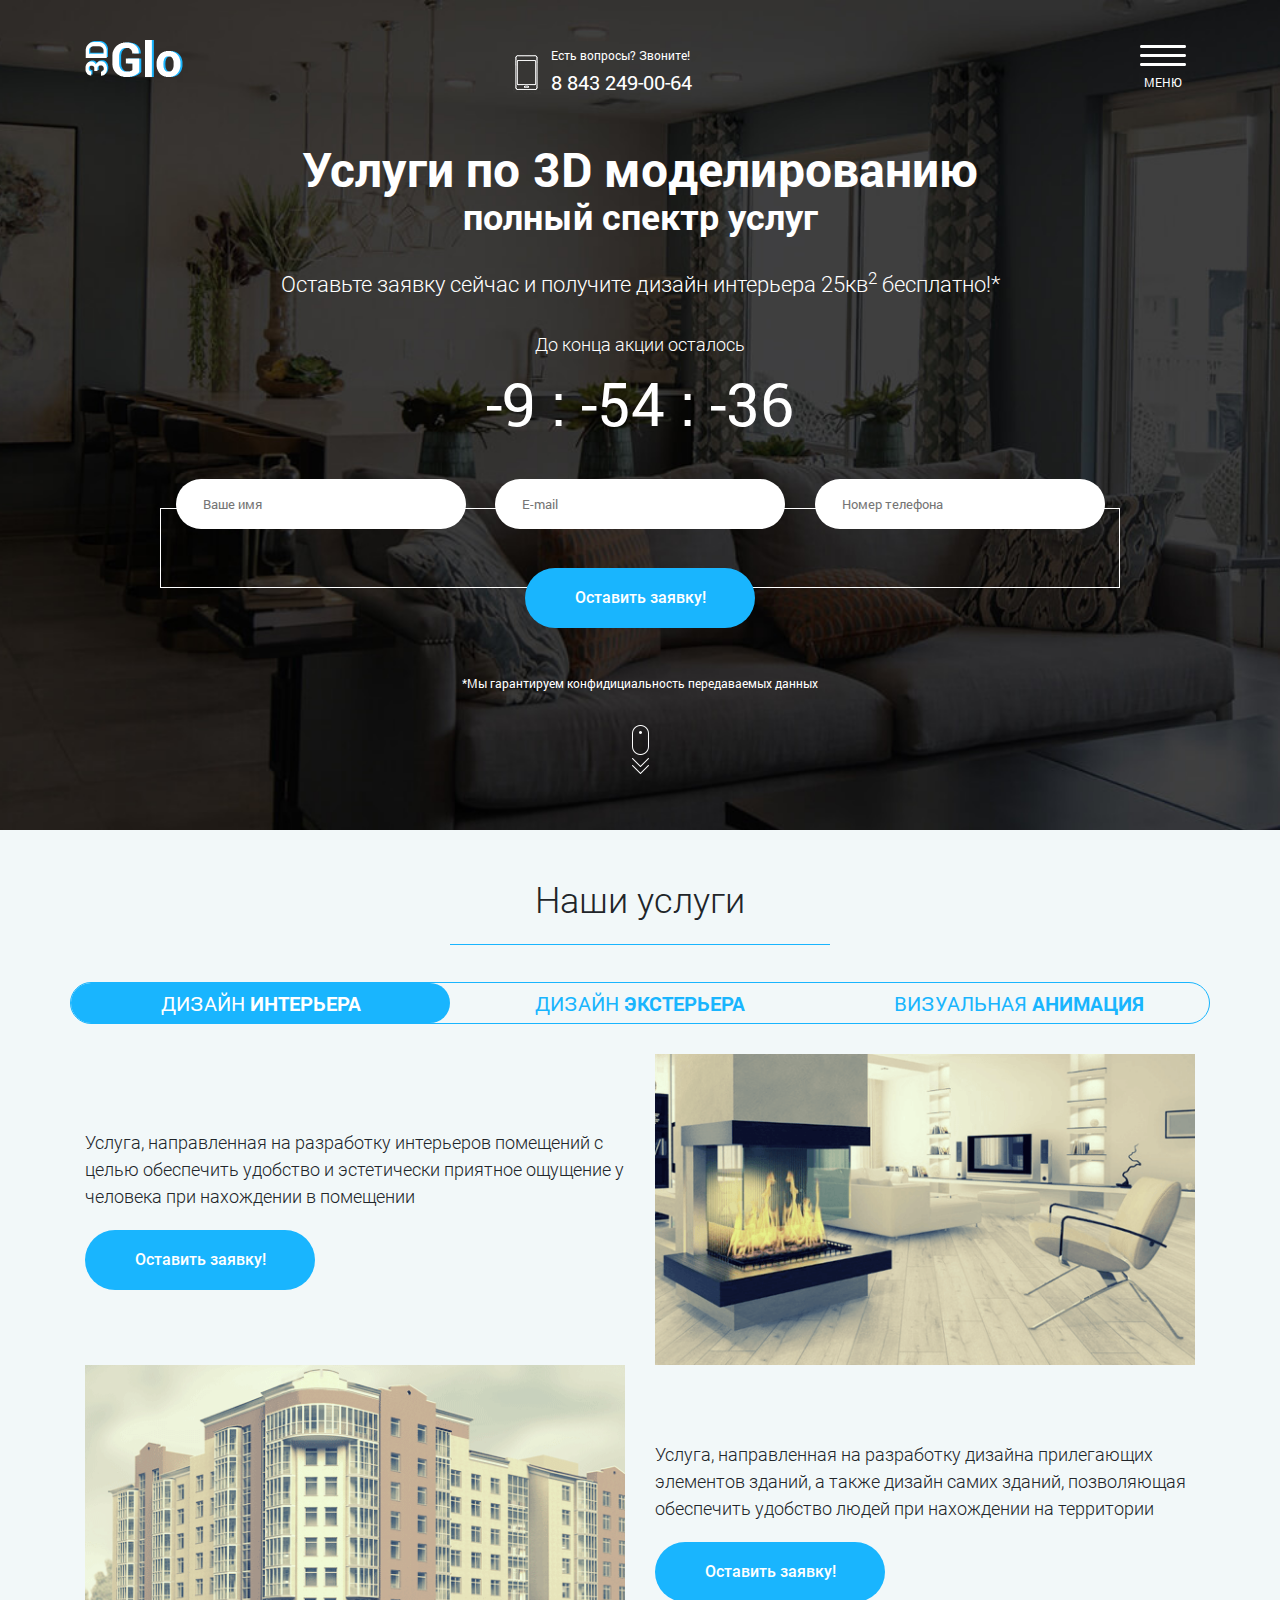
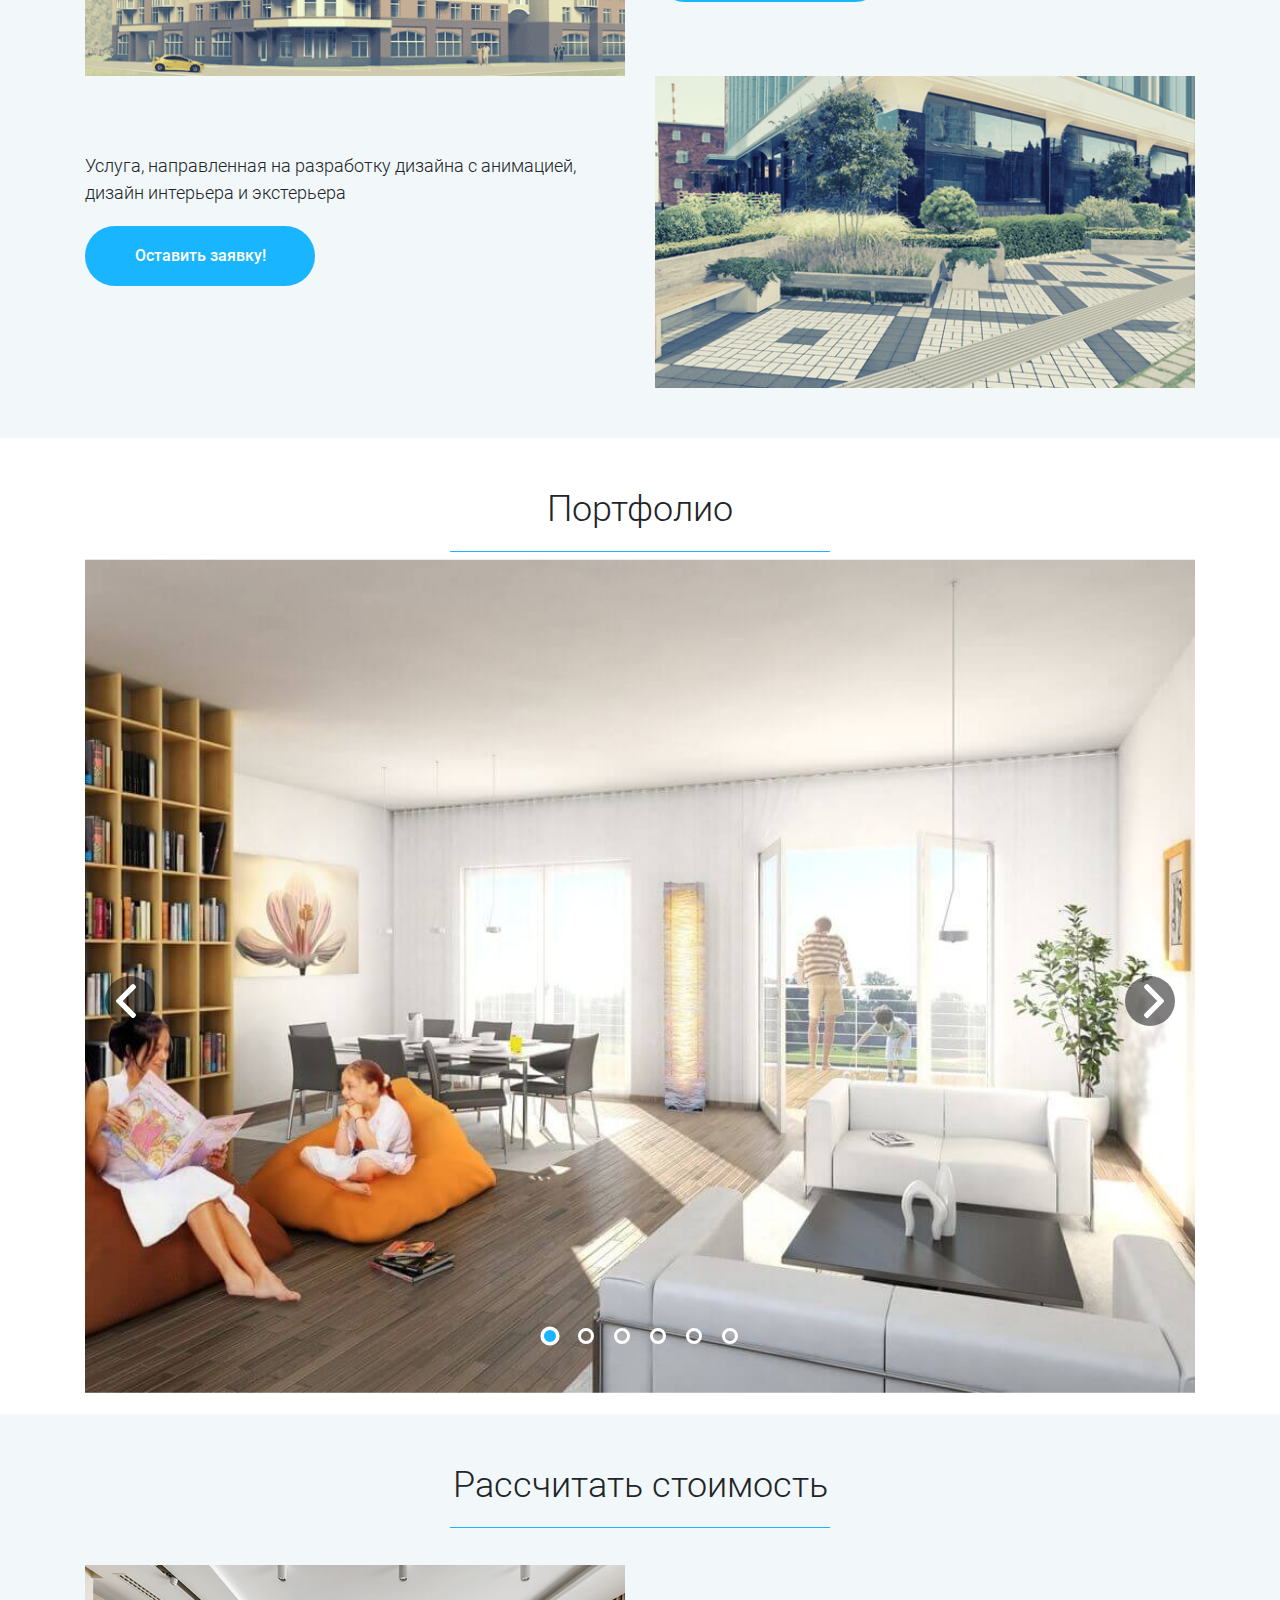
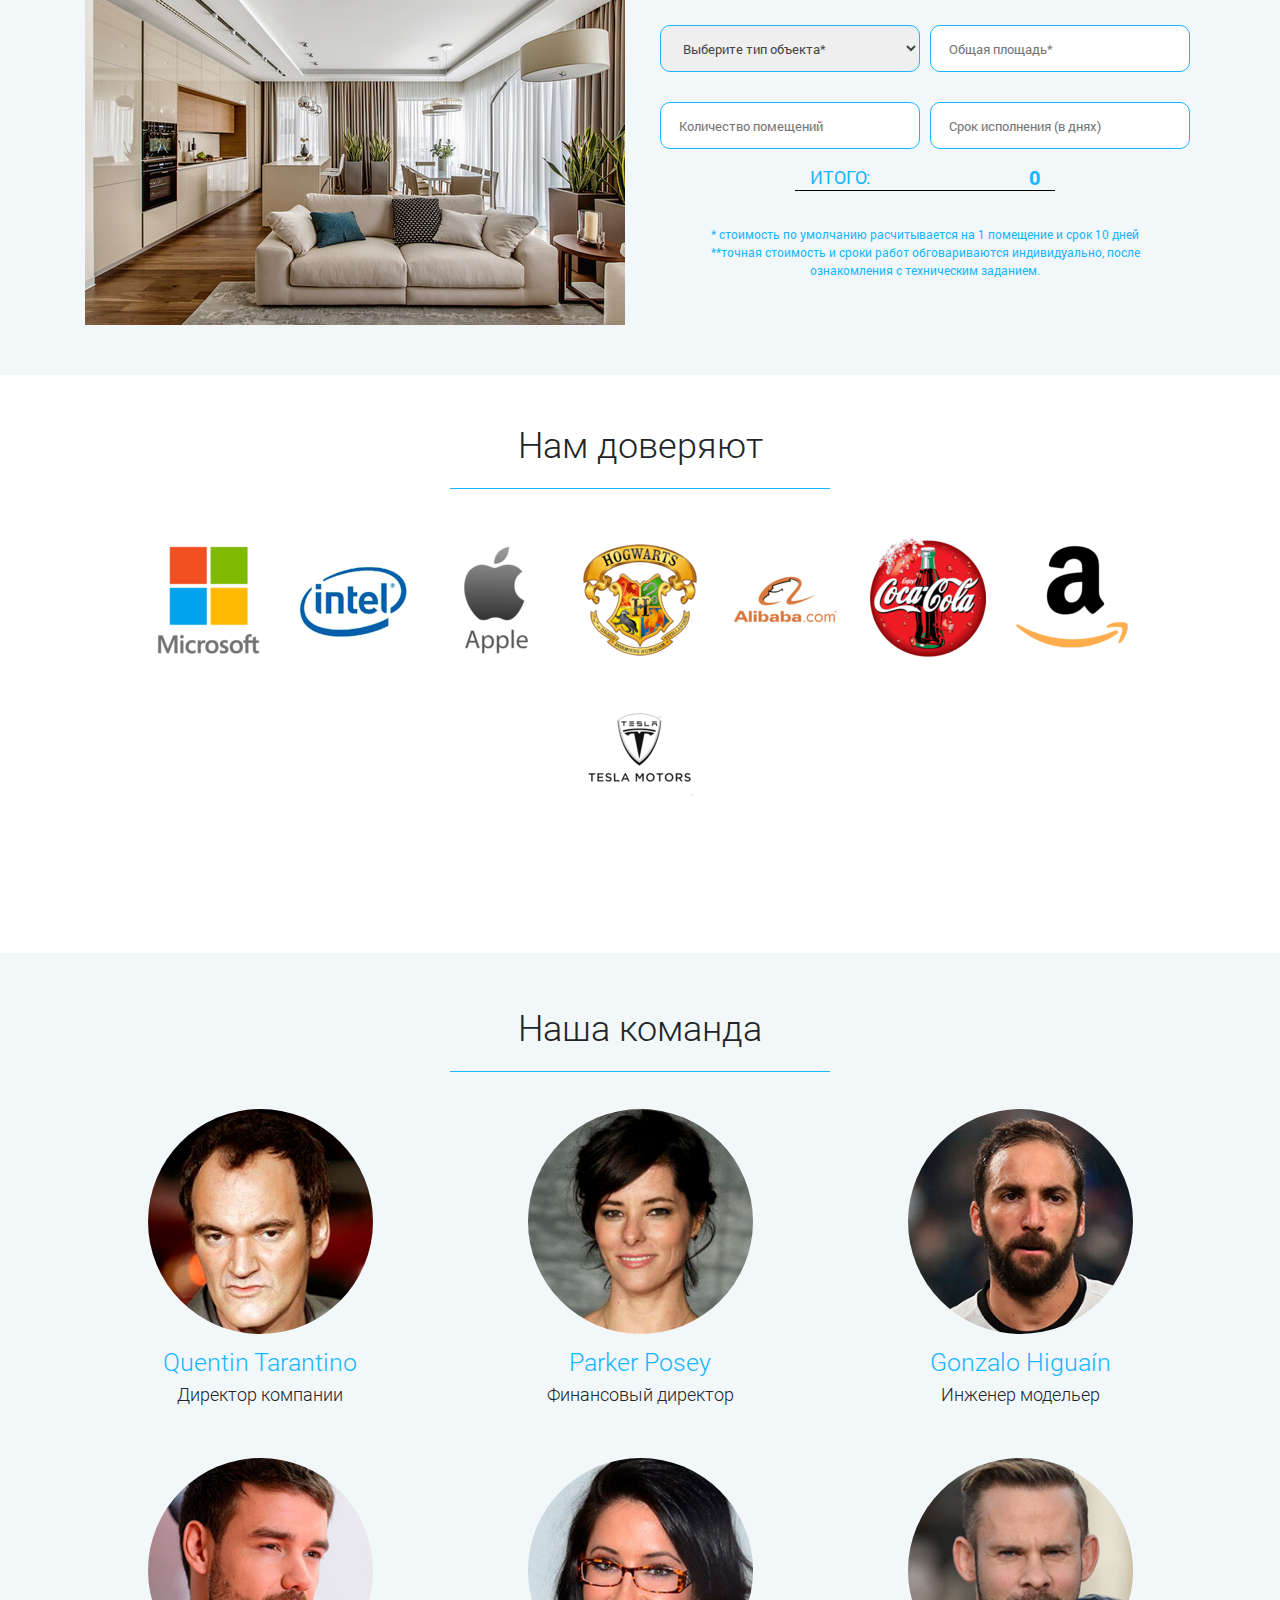
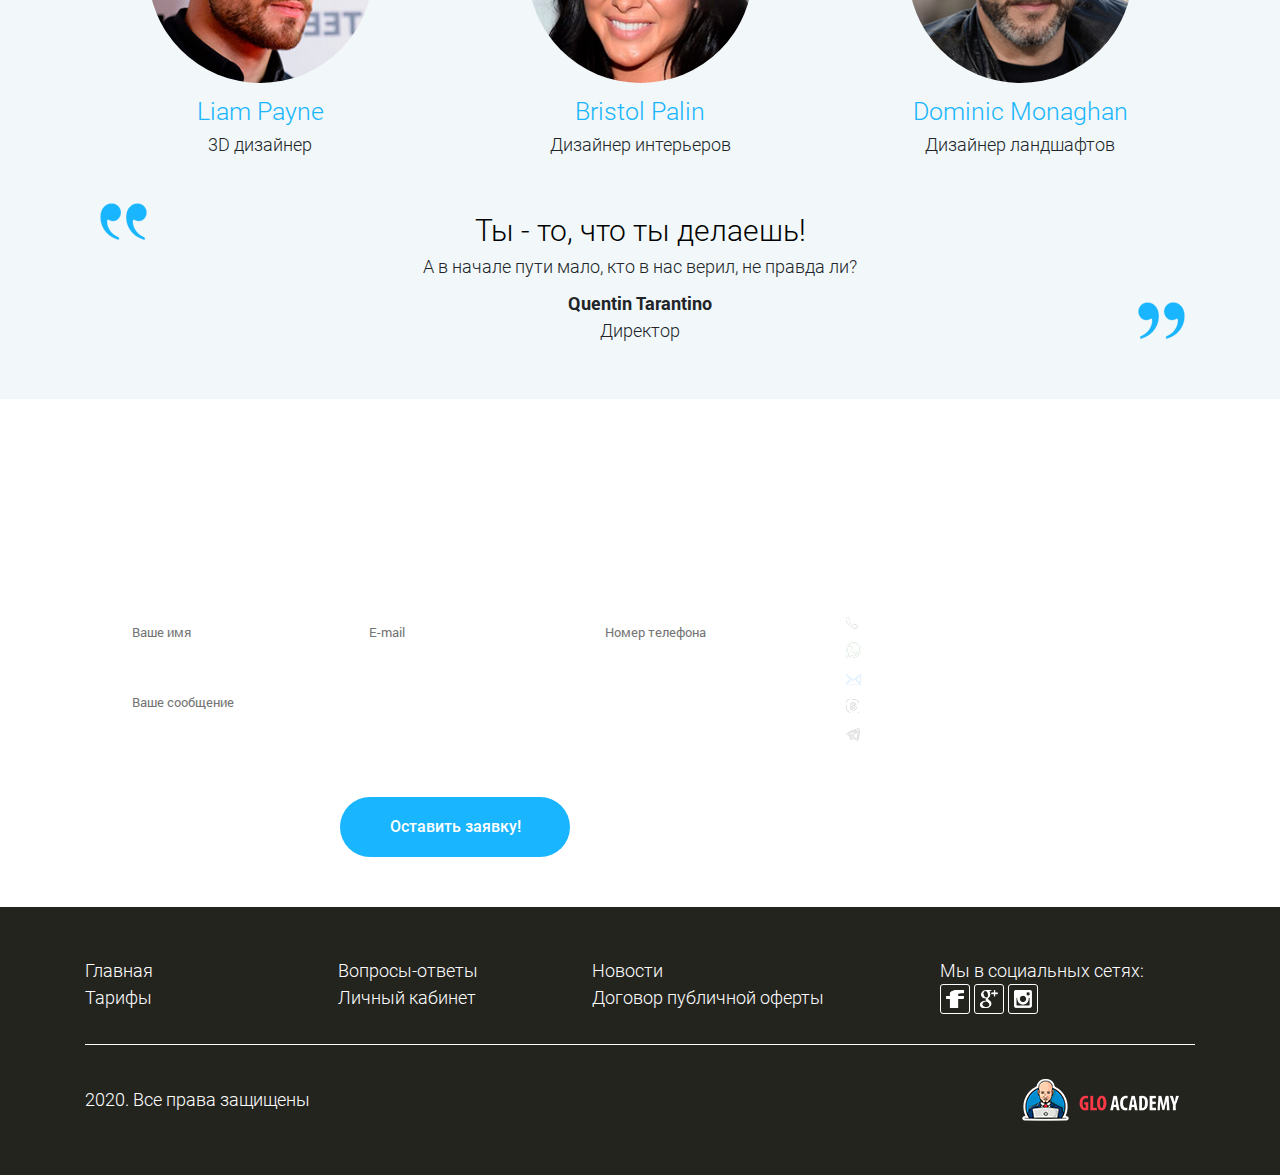
==== index.html @ 8b47c288 "feat: add new start files | all project" ====
<!DOCTYPE html>
<html lang="ru">

<head>
	<meta charset="UTF-8">
	<meta http-equiv="X-UA-Compatible" content="IE=edge">
	<meta name="viewport" content="width=device-width, initial-scale=1">
	<title>Услуги по 3D моделированию</title>
	<link rel="stylesheet" href="./css/bootstrap.min.css">
	<link rel="stylesheet" href="./css/style.min.css">
	<link rel="apple-touch-icon" sizes="180x180" href="./images/favicon/apple-touch-icon.png">
	<link rel="icon" type="image/png" sizes="32x32" href="./images/favicon/favicon-32x32.png">
	<link rel="icon" type="image/png" sizes="16x16" href="./images/favicon/favicon-16x16.png">
	<link rel="mask-icon" href="./images/favicon/safari-pinned-tab.svg" color="#5bbad5">
	<meta name="msapplication-TileColor" content="#b91d47">
	<meta name="theme-color" content="#ffffff">
</head>

<body>

<main>
	<header>
		<div class="container">
			<div class="row justify-content-between main-header">
				<div class="col-md-2 col-sm-4 col-4">
					<div class="logo">
						<img class="logo-img" src="images/3dglo.png" alt="...">

					</div>
				</div>
				<div class="col-md-4 col-md-offset-6 col-sm-4 col-sm-offset-2 col-5 col-offset-0">
					<div class="media phone-media">
						<div class="media-left media-middle">
							<img class="media-object" src="images/phone.svg" alt="...">
						</div>
						<div class="media-body">
							<small>Есть вопросы? Звоните!</small>
							<p class="phone">8 843 249-00-64</p>
						</div>
					</div>

				</div>
				<div class="col-md-1 col-sm-2 col-3">
					<div class="menu">
						<img src="images/menu.svg" alt=""><br>
						<small>Меню</small>
					</div>
				</div>
			</div>
		</div>
	</header>

	<h1>Услуги по 3D моделированию</h1>
	<h2>полный спектр услуг</h2>
	<div class="timer">
		<div class="timer-title">Оставьте заявку сейчас и получите дизайн интерьера 25кв<sup>2</sup> бесплатно!*
		</div>
		<div class="timer-action">
			До конца акции осталось
		</div>
		<div class="timer-numbers" id="timer">
			<span id="timer-hours">19</span>
			<span>:</span>
			<span id="timer-minutes">45</span>
			<span>:</span>
			<span id="timer-seconds">12</span>
		</div>
	</div>
	<form id="form1" name="user_form" class="main-form">
		<div class="main-form-input container">
			<div class="row">
				<div class="col-12 col-lg-4">
					<input type="text" class="form-name" id="form1-name" name="user_name" placeholder="Ваше имя" required>
				</div>
				<div class="col-12 col-lg-4">
					<input type="email" class="form-email" id="form1-email" name="user_email" placeholder="E-mail">
				</div>
				<div class="col-12 col-lg-4">
					<input type="tel" class="form-phone" id="form1-phone" name="user_phone" placeholder="Номер телефона" required>
				</div>
			</div>
		</div>
		<div class="container">
			<div class="row justify-content-center">
				<button class="btn form-btn" type="submit">Оставить заявку!</button>
			</div>
		</div>
	</form>
	<small>*Мы гарантируем конфидициальность передаваемых данных</small>
	<br>
	<a href="#service-block"><img src="images/scroll.svg" alt=""></a>
</main>


<menu>
	<a class="close-btn" href="#close">&times;</a>
	<ul>
		<li><a href="#service-block">Наши услуги</a></li>
		<li><a href="#portfolio">Портфолио</a></li>
		<li><a href="#calc">Калькулятор стоимости</a></li>
		<li><a href="#command">Наша команда</a></li>
		<li><a href="#connect">Остались вопросы?</a></li>
	</ul>
</menu>


<div id="service-block" class="service">
	<div class="container">
		<h2>Наши услуги</h2>
		<div class="underline"></div>
		<div class="row service-header">
			<div class="col-12 col-lg-4 service-header-tab active">Дизайн <span>интерьера</span></div>
			<div class="col-12 col-lg-4 service-header-tab">Дизайн <span>экстерьера</span></div>
			<div class="col-12 col-lg-4 service-header-tab">Визуальная <span>анимация</span></div>
		</div>

		<div class="service-tab row">
			<div class="service-outer col-md-6 col-sm-6 col-12">
				<div class="service-inner">
					<div class="service-text">
						<p>Услуга, направленная на разработку интерьеров помещений с целью обеспечить удобство и
							эстетически приятное ощущение у человека при нахождении в помещении</p>
						<button class="btn form-btn popup-btn">Оставить заявку!</button>
					</div>
				</div>
			</div>
			<div class="col-md-6 col-sm-6">
				<img src="images/service/service-1.png" alt="">
			</div>
		</div>


		<div class="service-tab row">
			<div class="col-md-6 col-sm-6">
				<img src="images/service/service-2.png" alt="">
			</div>
			<div class="service-outer col-md-6 col-sm-6 col-12">
				<div class="service-inner">
					<p>Услуга, направленная на разработку дизайна прилегающих элементов зданий, а также дизайн самих
						зданий, позволяющая обеспечить удобство людей при нахождении на территории</p>
					<button class="btn form-btn popup-btn">Оставить заявку!</button>

				</div>
			</div>

		</div>


		<div class="service-tab row">
			<div class="service-outer col-md-6 col-sm-6 col-12">
				<div class="service-inner">
					<p>Услуга, направленная на разработку дизайна с анимацией, дизайн интерьера и экстерьера</p>
					<button class="btn form-btn popup-btn">Оставить заявку!</button>

				</div>
			</div>
			<div class="col-md-6 col-sm-6">
				<img src="images/service/service-3.png" alt="">
			</div>
		</div>


	</div>
</div>

<div id="portfolio" class="portfolio">
	<div class="container">
		<h2>Портфолио</h2>
		<div class="underline"></div>
		<ul class="portfolio-content" id="all-progects">
			<li class="portfolio-item portfolio-item-active"><img src="images/portfilio/portfolio-01.jpg"
																														alt="portfolio"></li>
			<li class="portfolio-item"><img src="images/portfilio/portfolio-04.jpg" alt="portfolio"></li>
			<li class="portfolio-item"><img src="images/portfilio/portfolio-06.jpg" alt="portfolio"></li>
			<li class="portfolio-item"><img src="images/portfilio/portfolio-07.jpg" alt="portfolio"></li>
			<li class="portfolio-item"><img src="images/portfilio/portfolio-08.jpg" alt="portfolio"></li>
			<li class="portfolio-item"><img src="images/portfilio/portfolio-10.jpg" alt="portfolio"></li>
			<a href="#" class="portfolio-btn prev" id="arrow-left"></a>
			<a href="#" class="portfolio-btn next" id="arrow-right"></a>
			<ul class="portfolio-dots">
				<li class="dot dot-active"></li>
				<li class="dot"></li>
				<li class="dot"></li>
				<li class="dot"></li>
				<li class="dot"></li>
				<li class="dot"></li>
			</ul>
		</ul>
	</div>
</div>

<div id="calc" class="calc">
	<div class="container">
		<h2>Рассчитать стоимость</h2>
		<div class="underline"></div>
		<div class="row">
			<div class="col-lg-6 d-none d-lg-block flex">
				<img src="images/calc/flat.jpg" alt="Офис">
			</div>
			<div class="col-lg-6 col-12 flex">
				<div class="calc-block">
					<select class="calc-item calc-type" required>
						<option class="calc-option-title" value="">Выберите тип объекта*</option>
						<option value="1">Интерьер Квартиры</option>
						<option value="1.4">Интерьер Частного дома</option>
						<option value="2">Интерьер Офиса</option>
					</select>
					<input type="text" min="1" step="1" class="calc-item calc-square"
								 placeholder="Общая площадь*">
					<input type="text" min="1" step="1" class="calc-item calc-count"
								 placeholder="Количество помещений">
					<input type="text" min="1" step="1" class="calc-item calc-day"
								 placeholder="Срок исполнения (в днях)">
					<div class="calc-total">ИТОГО: <span id="total">0</span></div>
					<div class="calc-mini">* стоимость по умолчанию расчитывается на 1 помещение и срок 10 дней <br>
						**точная стоимость и сроки работ обговариваются индивидуально, после
						ознакомления с техническим заданием.
					</div>
				</div>

			</div>
		</div>
	</div>
</div>

<div id="companies" class="companies">
	<div class="container">
		<h2>Нам доверяют</h2>
		<div class="underline"></div>
		<div class="companies-wrapper">
			<div class="companies-hor">
				<div class="companies-hor-item"><img src="images/companies/companies-1.png" alt=""></div>
				<div class="companies-hor-item"><img src="images/companies/companies-2.png" alt=""></div>
				<div class="companies-hor-item"><img src="images/companies/companies-3.png" alt=""></div>
				<div class="companies-hor-item"><img src="images/companies/companies-4.png" alt=""></div>
				<div class="companies-hor-item"><img src="images/companies/companies-5.png" alt=""></div>
				<div class="companies-hor-item"><img src="images/companies/companies-6.png" alt=""></div>
				<div class="companies-hor-item"><img src="images/companies/companies-7.png" alt=""></div>
				<div class="companies-hor-item"><img src="images/companies/companies-8.png" alt=""></div>
			</div>
		</div>
	</div>
</div>

<div id="command" class="command">
	<div class="container">
		<h2>Наша команда</h2>
		<div class="underline"></div>
		<div class="row">
			<div class="col-md-4 col-sm-6 col-12">
				<img class="command__photo" src="images/command/command-1.jpg"
						 data-img="images/command/command-1a.jpg" alt="">
				<div class="description">Quentin Tarantino</div>
				<p>Директор компании</p>
			</div>
			<div class="col-md-4 col-sm-6 col-12">
				<img class="command__photo" src="images/command/command-2.jpg"
						 data-img="images/command/command-2a.jpg" alt="">
				<div class="description">Parker Posey</div>
				<p>Финансовый директор</p>
			</div>
			<div class="col-md-4 col-sm-6 col-12">
				<img class="command__photo" src="images/command/command-3.jpg"
						 data-img="images/command/command-3a.jpg" alt="">
				<div class="description">Gonzalo Higuaín</div>
				<p>Инженер модельер</p>
			</div>
			<div class="col-md-4 col-sm-6 col-12">
				<img class="command__photo" src="images/command/command-4.jpg"
						 data-img="images/command/command-4a.jpg" alt="">
				<div class="description">Liam Payne</div>
				<p>3D дизайнер</p>
			</div>
			<div class="col-md-4 col-sm-6 col-12">
				<img class="command__photo" src="images/command/command-5.jpg"
						 data-img="images/command/command-5a.jpg" alt="">
				<div class="description">Bristol Palin</div>
				<p>Дизайнер интерьеров</p>
			</div>
			<div class="col-md-4 col-sm-6 col-12">
				<img class="command__photo" src="images/command/command-6.jpg"
						 data-img="images/command/command-6a.jpg" alt="">
				<div class="description">Dominic Monaghan</div>
				<p>Дизайнер ландшафтов</p>
			</div>
		</div>
		<div class="quote">
			<img class="cov-left" src="images/command/cov-1.png" alt="">
			<div class="description">Ты - то, что ты делаешь!</div>
			<p>А в начале пути мало, кто в нас верил, не правда ли?</p>
			<span>Quentin Tarantino</span>
			<p>Директор</p>
			<img class="cov-right" src="images/command/cov-2.png" alt="">
		</div>
	</div>
</div>

<div id="connect" class="connect">
	<div class="container">
		<h2>Остались вопросы?</h2>
		<div class="underline"></div>
		<div class="description">Задайте их в форме ниже и наши специалисты свяжуться с Вами!</div>
		<div class="row">
			<div class="col-md-8 col-sm-8 col-12">
				<form id="form2" name="user_form" class="footer-form">
					<div class="footer-form-input">
						<div class="row">
							<div class="col-md-4 col-md-offset-0 col-sm-12 col-sm-offset-0">
								<input class="top-form" id="form2-name" type="text" name="user_name"
											 placeholder="Ваше имя" required>
							</div>
							<div class="col-md-4 col-md-offset-0 col-sm-12 col-sm-offset-0">
								<input class="top-form form-email" id="form2-email" type="email" name="user_email"
											 placeholder="E-mail">
							</div>
							<div class="col-md-4 col-md-offset-0 col-sm-12 col-sm-offset-0">
								<input class="top-form form-phone" id="form2-phone" type="tel" name="user_phone"
											 placeholder="Номер телефона" required>
							</div>
							<div class="col-md-12 col-sm-12 col-12">
								<input class="mess" id="form2-message" name="user_message"
											 placeholder="Ваше сообщение">
							</div>
						</div>
					</div>

					<div class="justify-content-center">
						<div>
							<button class="btn form-btn" type="submit">Оставить заявку!</button>
						</div>
					</div>
				</form>
			</div>

			<div class="col-md-4 col-sm-4 col-12">
				<div class="connect-adress">
					<img src="images/connect/phone.svg" alt="">
					<p>+ 7 843 249 00 64</p>
				</div>
				<div class="connect-adress">
					<img src="images/connect/whatsapp.svg" alt="">
					<p>+ 7 843 249 00 64</p>
				</div>
				<div class="connect-adress">
					<img src="images/connect/letter.svg" alt="">
					<p>manager@glo-academy.ru</p>
				</div>
				<div class="connect-adress">
					<img src="images/connect/skype.svg" alt="">
					<p>skype: glo-academy</p>
				</div>
				<div class="connect-adress">
					<img src="images/connect/tele.svg" alt="">
					<p>telegram: glo-academy</p>
				</div>
				<p>График работы: с 9-00 до 18-00. Пн.-Пт.</p>
			</div>
		</div>
	</div>
</div>

<footer>
	<div class="container">
		<div class="row justify-content-between">
			<div class="col-md-2 col-sm-2 col-12">
				<a href="#">Главная</a><br>
				<a href="#">Тарифы</a><br>
			</div>
			<div class="col-md-2 col-sm-3 col-12">
				<a href="#">Вопросы-ответы</a><br>
				<a href="#">Личный кабинет</a><br>
			</div>
			<div class="col-md-3 col-sm-4 col-12">
				<a href="#">Новости</a><br>
				<a href="#">Договор публичной оферты</a><br>
			</div>
			<div class="col-md-3 col-md-offset-2 col-sm-3 col-sm-offset-0 col-12 col-offset-0">
				<p>Мы в социальных сетях:</p>
				<a href=""><img src="images/footer/face.svg" alt=""></a>
				<a href=""><img src="images/footer/google.svg" alt=""></a>
				<a href=""><img src="images/footer/insta.svg" alt=""></a>
			</div>
		</div>
		<div class="line"></div>
		<div class="row">
			<div class="col-md-6 col-sm-6 col-12 d-flex align-items-center">
				<p>2020. Все права защищены</p>
			</div>
			<div class="col-md-6 col-sm-6 col-12 web">
				<img src="./images/footer/academy.png" alt="">
			</div>
		</div>
	</div>
</footer>

<div class="popup">
	<div class="popup-content">
		<button class="popup-close">&times;</button>
		<div class="main-form">
			<h3>Введите свои данные для связи с нами!</h3>
			<form id="form3" name="user_form">
				<div>
					<input type="text" class="form-name" id="form3-name" name="user_name" placeholder="Ваше имя"
								 required>
				</div>
				<div>
					<input type="tel" class="form-phone" id="form3-phone" name="user_phone"
								 placeholder="Ваш номер телефона" required>
				</div>
				<div>
					<input type="email" class="form-email" id="form3-email" name="user_email"
								 placeholder="Ваш E-mail">
				</div>
				<button class="btn form-btn" type="submit">Оставить заявку!</button>
			</form>
		</div>
	</div>
</div>
<script src="scripts/script.js	"></script>
</body>
</html>
---- css/style.min.css ----
@font-face{font-family:Roboto;src:url(../fonts/Roboto-Light.eot);src:url(../fonts/Roboto-Light.eot?#iefix) format("embedded-opentype"),url(../fonts/Roboto-Light.woff2) format("woff2"),url(../fonts/Roboto-Light.woff) format("woff"),url(../fonts/Roboto-Light.ttf) format("truetype"),url(../fonts/Roboto-Light.svg#Roboto-Light) format("svg");font-weight:300;font-style:normal;font-display:swap}@font-face{font-family:Roboto;src:url(../fonts/Roboto-Regular.eot);src:url(../fonts/Roboto-Regular.eot?#iefix) format("embedded-opentype"),url(../fonts/Roboto-Regular.woff2) format("woff2"),url(../fonts/Roboto-Regular.woff) format("woff"),url(../fonts/Roboto-Regular.ttf) format("truetype"),url(../fonts/Roboto-Regular.svg#Roboto-Regular) format("svg");font-weight:400;font-style:normal;font-display:swap}@font-face{font-family:Roboto;src:url(../fonts/Roboto-Medium.eot);src:url(../fonts/Roboto-Medium.eot?#iefix) format("embedded-opentype"),url(../fonts/Roboto-Medium.woff2) format("woff2"),url(../fonts/Roboto-Medium.woff) format("woff"),url(../fonts/Roboto-Medium.ttf) format("truetype"),url(../fonts/Roboto-Medium.svg#Roboto-Medium) format("svg");font-weight:500;font-style:normal;font-display:swap}@font-face{font-family:Roboto;src:url(../fonts/Roboto-Bold.eot);src:url(../fonts/Roboto-Bold.eot?#iefix) format("embedded-opentype"),url(../fonts/Roboto-Bold.woff2) format("woff2"),url(../fonts/Roboto-Bold.woff) format("woff"),url(../fonts/Roboto-Bold.ttf) format("truetype"),url(../fonts/Roboto-Bold.svg#Roboto-Bold) format("svg");font-weight:700;font-style:normal;font-display:swap}html{font-size:10px}.flex{display:-webkit-box;display:-ms-flexbox;display:flex;-ms-flex-wrap:wrap;flex-wrap:wrap}img{max-width:100%}body{font-family:Roboto,sans-serif;font-weight:400;text-align:center;font-size:1.8rem}body .container{max-width:1140px}body .btn.active.focus,body .btn.active:focus,body .btn.focus,body .btn:active.focus,body .btn:active:focus,body .btn:focus{outline:0}body a:focus,body button:active,body button:focus,body input:focus,body textarea:focus{outline:0}body .menu:hover{cursor:pointer}body menu{position:fixed;width:50%;height:100vh;background-color:#000;opacity:.9;left:0;margin:0;top:0;z-index:99;display:-webkit-box;display:-ms-flexbox;display:flex;-webkit-box-align:center;-ms-flex-align:center;align-items:center;-webkit-box-pack:center;-ms-flex-pack:center;justify-content:center;-webkit-transform:translateX(-100%);transform:translateX(-100%)}body .active-menu{-webkit-transition:1s;transition:1s;-webkit-transform:translateX(100%);transform:translateX(100%)}body ul{list-style:none;padding:0;margin:0;line-height:3}body li a{font-size:2rem;color:#fff}body a:hover{text-decoration:none;color:#19b5fe}body p{font-weight:300;margin:0}body .close-btn{position:fixed;top:30px;left:30px;font-size:3rem;-webkit-transition:.2s;transition:.2s;-webkit-transform-origin:50% 53%;transform-origin:50% 53%;display:block;line-height:3rem;text-align:center;width:3rem;height:3rem;color:#19b5fe}body .close-btn:hover{-webkit-transform:rotate(180deg);transform:rotate(180deg)}body .underline{display:inline-block;border-bottom:1px solid #19b5fe;width:38rem;margin-bottom:3rem}body h1{font-size:4.8rem;font-family:Roboto,sans-serif;font-weight:700;letter-spacing:.1px;line-height:.9}body h2{font-size:3.6rem;font-weight:300;margin-bottom:2rem}body .description{font-size:2.5rem}body small{font-size:1.2rem}body .main-form input{width:29rem;height:5rem;border-radius:5rem;font-size:1.3rem;border:none;padding-left:2.7rem;color:#000}body .form-btn{display:block;font-size:1.6rem;color:#fff;font-family:Roboto,sans-serif;font-weight:500;background-color:#19b5fe;border-radius:5rem;width:23rem;height:6rem;margin-top:20px}body .btn.focus,body .btn:focus,body .btn:hover{color:#fff}body button:hover{background-color:#ade4f4}main{padding-top:1rem;padding-bottom:2.6rem;background:url(../images/main-bg.jpg) center/cover no-repeat fixed;color:#fff}main h2{font-family:Roboto,sans-serif;font-weight:700}main header{text-align:left;padding-top:3rem;padding-bottom:3rem}main header .menu{text-align:center}main header .menu small{text-transform:uppercase}main header .logo-img{max-width:100%}main header .phone-media{text-align:left;display:-webkit-box;display:-ms-flexbox;display:flex;-webkit-box-align:center;-ms-flex-align:center;align-items:center}main header .phone-media .media-object{margin-top:8px;margin-right:10px}main header .phone-media .media-body small{font-size:1.15rem}main header .phone-media .phone{font-family:Roboto,sans-serif;font-weight:400;font-size:2rem}main header .main-header{margin-bottom:2rem}main .timer{margin-top:3rem;margin-bottom:6rem}main .timer-action,main .timer-title{font-weight:300}main .timer-title{font-size:2.2rem}main .timer-action{margin-top:3rem}main .timer-numbers{font-size:6rem}main .main-form-input{display:inline-block;width:96rem;height:8rem;border:1px solid #fefefe}main .main-form-input input{-webkit-transform:translateY(-3rem);transform:translateY(-3rem)}main .main-form .form-btn{display:inline-block;text-align:center;-webkit-transform:translateY(-4rem);transform:translateY(-4rem)}main a{display:inline-block;margin:3rem auto;-webkit-transition:1s;transition:1s}.service{background-color:#f2f8f9;padding:5rem}.service-header{border:1px solid #19b5fe;border-radius:3rem;margin-bottom:3rem;display:-webkit-box;display:-ms-flexbox;display:flex;-ms-flex-wrap:wrap;flex-wrap:wrap;-webkit-box-pack:justify;-ms-flex-pack:justify;justify-content:space-between}.service-header-tab{-webkit-box-flex:1;-ms-flex-positive:1;flex-grow:1;height:auto;text-transform:uppercase;vertical-align:middle;padding:.5rem 1rem;cursor:pointer;margin:0;font-weight:400;color:#19b5fe;font-size:2rem}.service-header-tab.active{background-color:#19b5fe;border-radius:3rem;color:#fff!important}.service-header-tab span{font-weight:700}.service .description{font-weight:300;color:#19b5fe}.service .service-outer{text-align:left}.service .service-inner{padding:14% 0 0}.service img{width:100%}.portfolio{padding:5rem 0}.portfolio-content{position:relative;height:775px;margin:0 auto;display:block}@media (max-width:1024px){.portfolio-content{height:650px}}.portfolio-item{position:absolute;top:50%;left:50%;-webkit-transform:translate(-50%,-50%);transform:translate(-50%,-50%);width:100%;opacity:0;-webkit-transition:opacity .5s;transition:opacity .5s}.portfolio-item img{height:auto;width:100%;position:absolute;top:50%;left:50%;-webkit-transform:translate(-50%,-50%);transform:translate(-50%,-50%)}.portfolio-item-active{opacity:1;-webkit-transition:opacity .5s;transition:opacity .5s}.portfolio-btn{position:absolute;cursor:pointer;top:50%;z-index:5;width:50px;height:50px;background-color:rgba(0,0,0,.5);background-repeat:no-repeat;background-size:34px;border-radius:50%;-webkit-transition:background-color .2s;transition:background-color .2s}.portfolio-btn.prev{left:20px;background-image:url(../images/icons/left-arrow.svg);background-position:25% 50%}.portfolio-btn.next{right:20px;background-image:url(../images/icons/right-arrow.svg);background-position:75% 50%}.portfolio-btn:hover{background-color:rgba(0,0,0,.8);-webkit-transition:background-color .2s;transition:background-color .2s}.portfolio-dots{position:absolute;bottom:20px;width:100%;margin:20px auto 0;display:-webkit-box;display:-ms-flexbox;display:flex;-webkit-box-pack:center;-ms-flex-pack:center;justify-content:center;z-index:5}.portfolio-dots .dot{cursor:pointer;height:16px;width:16px;margin:0 10px;border-radius:50%;border:solid #fff;display:inline-block;-webkit-transition:background-color,-webkit-transform .4s;transition:background-color,transform .4s,-webkit-transform .4s}.portfolio-dots .dot-active{background-color:#19b5fe;-webkit-transform:scale(1.2);transform:scale(1.2)}.portfolio-dots .dot:hover{background-color:#53c6fe;-webkit-transform:scale(1.2);transform:scale(1.2)}.prove{padding:5rem;background-color:#f2f8f9}.prove img{border-bottom:1px solid #19b5fe;padding-bottom:1rem}.companies{padding:5rem}.companies .companies-hor{width:100%;margin-bottom:6.4rem}.companies .companies-hor-item{margin:0 1.2rem;display:inline-block;height:140px}.companies img{vertical-align:middle}.command{background-color:#f2f8f9;padding:5.5rem}.command p{margin-bottom:5rem}.command .description{font-weight:300;color:#19b5fe}.command .quote{position:relative}.command .quote .description{font-size:3rem;color:#000}.command .quote p{margin-bottom:0}.command .quote span{display:inline-block;margin-top:1rem;font-family:Roboto,sans-serif;font-weight:700}.command .quote .cov-left{position:absolute;top:-.5rem;left:1.5rem}.command .quote .cov-right{position:absolute;bottom:-.5rem;right:1rem}.command img{margin-bottom:1rem}.command__photo{width:225px;border-radius:50%}.calc{padding:5rem;background-color:#f2f8f9}.calc img{margin:auto;width:100%}.calc-block{display:-webkit-box;display:-ms-flexbox;display:flex;-ms-flex-wrap:wrap;flex-wrap:wrap;-ms-flex-pack:distribute;justify-content:space-around;margin:auto}.calc-item{-ms-flex-preferred-size:48%;flex-basis:48%;min-width:200px;height:47px;border-radius:1rem;border:1px solid #19b5fe;margin:15px 0;color:#464646;font-size:13px;font-weight:400;padding-left:18px;outline:transparent}.calc-total{border-bottom:1px solid #000;-ms-flex-preferred-size:48%;flex-basis:48%;color:#19b5fe;font-size:18px;text-align:left;padding:0 15px;line-height:26px;min-width:200px}.calc-total span{float:right;font-size:20px;font-weight:700}.calc-mini{margin:34px auto 0;color:#19b5fe;font-size:12px;font-weight:400;max-width:435px}.calc input[type=number]{-moz-appearance:textfield}.calc input[type=number]:focus,.calc input[type=number]:hover{-moz-appearance:number-input}.calc input[type=number]::-webkit-inner-spin-button,.calc input[type=number]::-webkit-outer-spin-button{-webkit-appearance:none;margin:0}.connect{padding-top:5rem;padding-bottom:5rem;background-image:url(../images/connect/connect-bg.jpg);background-attachment:fixed;background-position:center;color:#fff}.connect .row{margin-left:0;margin-right:0}.connect .form-btn{margin:auto}.connect .description{font-weight:300;margin-top:-2rem;margin-bottom:4rem}.connect .underline{border-bottom:1px solid #fff}.connect .footer-form .top-form{width:100%;height:4.9rem;border-radius:.7rem;font-size:1.3rem;border:none;padding-left:1.7rem;color:#000}.connect .footer-form .mess{width:100%;border-radius:1rem;font-size:1.3rem;border:none;padding-top:1rem;padding-left:1.7rem;padding-bottom:6rem;color:#000;margin-top:2rem;margin-bottom:2rem;height:10rem}.connect-adress{text-align:left}.connect-adress img,.connect-adress p{display:inline-block}.connect-adress img{border:1px solid #fff;border-radius:3px;padding:5px;margin-right:1rem}.connect p{text-align:left}footer{background-color:#24241f;padding:5rem;text-align:left;color:#fff}footer a{font-weight:300;color:#fff}footer a img{text-align:center;border:1px solid #fff;border-radius:3px;padding:.5rem;height:3rem;width:3rem}footer .line{margin:3rem auto;border-bottom:1px solid #fff}footer .web{text-align:right}.popup{display:none;position:fixed;left:0;top:0;bottom:0;width:100%;height:100%;z-index:9;background-color:rgba(0,0,0,.5)}.popup .main-form input{display:block;left:0;width:100%;margin-right:0;margin-top:1.5rem}.popup h3{color:#fff}.popup .popup-content{position:fixed;text-align:center;width:40rem;left:38%;top:10%;-webkit-transform:translateX(-50px);transform:translateX(-50px);padding:2rem 6rem;background-color:#24241f}.popup .form-btn{width:100%;margin-bottom:3rem;margin-top:1.5rem}.popup .popup-close{position:absolute;z-index:999999;top:0;right:1rem;width:2rem;text-align:center;border:none;background:#24241f;font-size:3rem;color:#19b5fe}.thanks-block{padding-top:10rem;background-image:url(../images/main-bg.jpg);background-position:center;text-align:center;height:50rem}.thanks-block h2{color:#19b5fe;margin-bottom:2rem}.thanks-block h3{font-size:2rem;color:#19b5fe;margin-bottom:2rem}.thanks-block h4{font-size:2rem;text-transform:uppercase}.thanks-block a{color:#fff}@media (max-width:991px){body{font-size:1.5rem}body h1{font-size:4rem}body h2{font-size:3rem}body .main-form input{display:block}body .connect .col-sm-12{padding-left:0}body .connect .footer-form input{display:block;margin-bottom:1rem}body .form-btn{margin-left:0}main header .phone-media .phone{font-size:1.8rem}main .description{margin-bottom:2rem}main .main-form-input{width:100%;border:none;height:auto}main .main-form-input input{-webkit-transform:translateY(0);transform:translateY(0);display:inline-block;text-align:center;margin-bottom:1rem;padding-left:0}main .main-form .form-btn{margin:auto;-webkit-transform:translateY(0);transform:translateY(0)}.service-inner{padding:0}.service img{margin-bottom:5rem}.portfolio-content{height:565px;width:100%}.portfolio a{font-size:1.2rem}.portfolio .row{display:none}.portfolio .slider{display:inline-block;width:360px}.process p{font-size:2.3rem}.calc-mini{max-width:100%}}@media (max-width:767px){body{font-size:1.3rem}body ul{line-height:3}body li a{font-size:1.5rem}body .underline{width:30rem}body h1{font-size:3.3rem}body h2{font-size:2.5rem}body .description{font-size:2rem}main a{margin:1rem auto}main header{padding-top:1rem;padding-bottom:1rem}main header .phone-media{text-align:left;line-height:1.5rem}main header .phone-media .phone{font-family:Roboto,sans-serif;font-size:1.3rem;font-weight:700}.service .description,main .main-form .form-btn{margin-top:3rem}.service-inner{padding:0}.portfolio{height:100%}.portfolio-content{height:400px}.portfolio-dots{display:none}.portfolio a{font-size:1rem}.portfolio .tabs ul{border:none}.portfolio .tabs ul li{margin-bottom:1rem;border:1px solid #19b5fe;border-radius:3rem}.process .circle{display:block;margin:0 auto}.process p{padding:0;margin-top:0;margin-bottom:3rem}.command .quote img,.process img{display:none}.connect .col-sm-12{padding-right:0}.connect .form-btn{width:100%;height:5rem;font-size:1.3rem;margin-bottom:1rem}footer .web{text-align:left}.popup .popup-content{left:30%}}@media (max-width:690px){body .form-btn{height:4rem}.popup-content{left:25%}.portfolio-btn{width:40px;height:40px}.portfolio-btn.next{right:10px}.portfolio-btn.prev{left:10px}}@media (max-width:575px){.service img{display:none}.calc-mini{max-width:330px}}@media (max-width:500px){.popup .popup-content{left:18%}.portfolio-content{height:240px}}@media (max-width:448px){body nav{width:100%}body .active-menu{-webkit-transform:translateX(0);transform:translateX(0)}body .underline{width:100%}body h1{font-size:2.2rem}body h2{font-size:2rem}body .description{font-size:1.5rem}main header{padding-bottom:0}main header .phone-media img,main header .phone-media small{display:none}main header .menu,main header .phone-media .phone{margin-top:1rem}main header .menu small{display:none}.service .form-btn{width:16rem;height:5rem}.process p{font-size:1.8rem}.command img{width:100%}.popup .popup-content{left:15%;width:100%}.portfolio-btn{width:35px;height:35px}.portfolio-btn.next{right:5px}.portfolio-btn.prev{left:5px}}
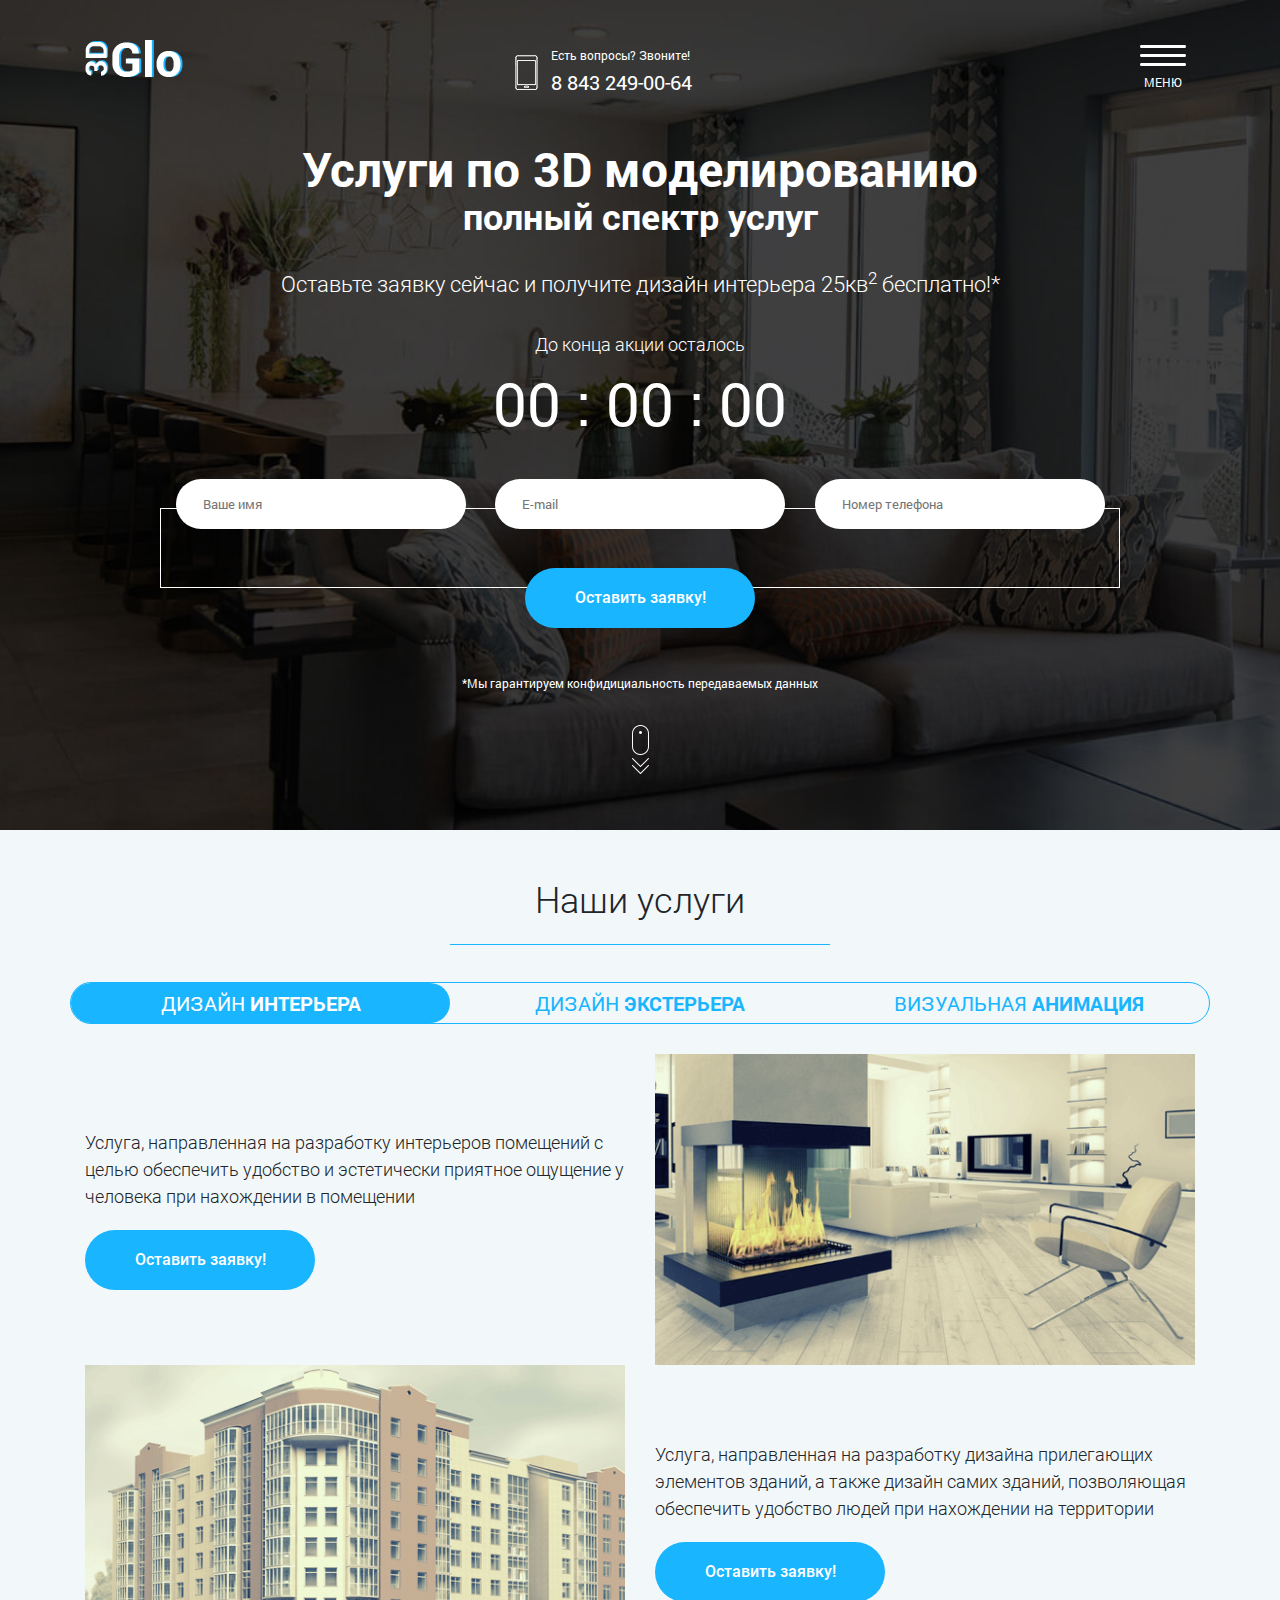
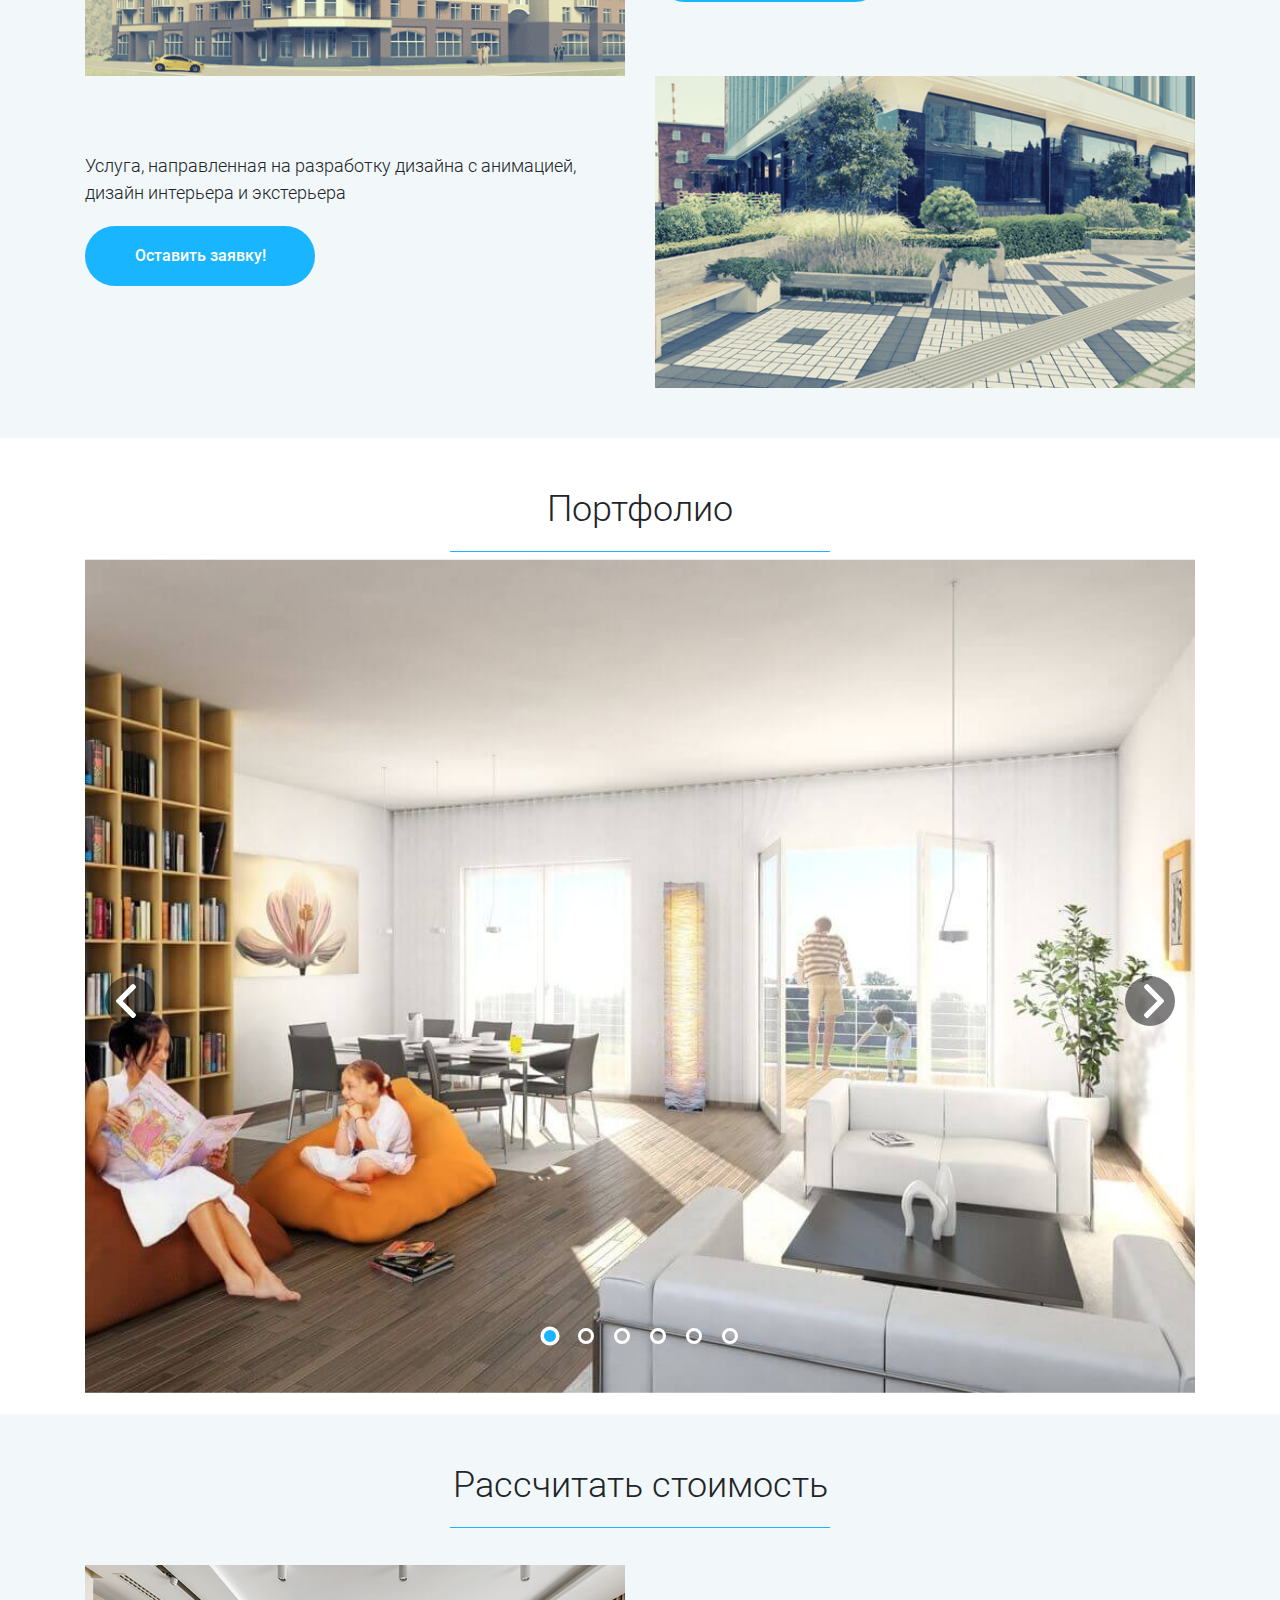
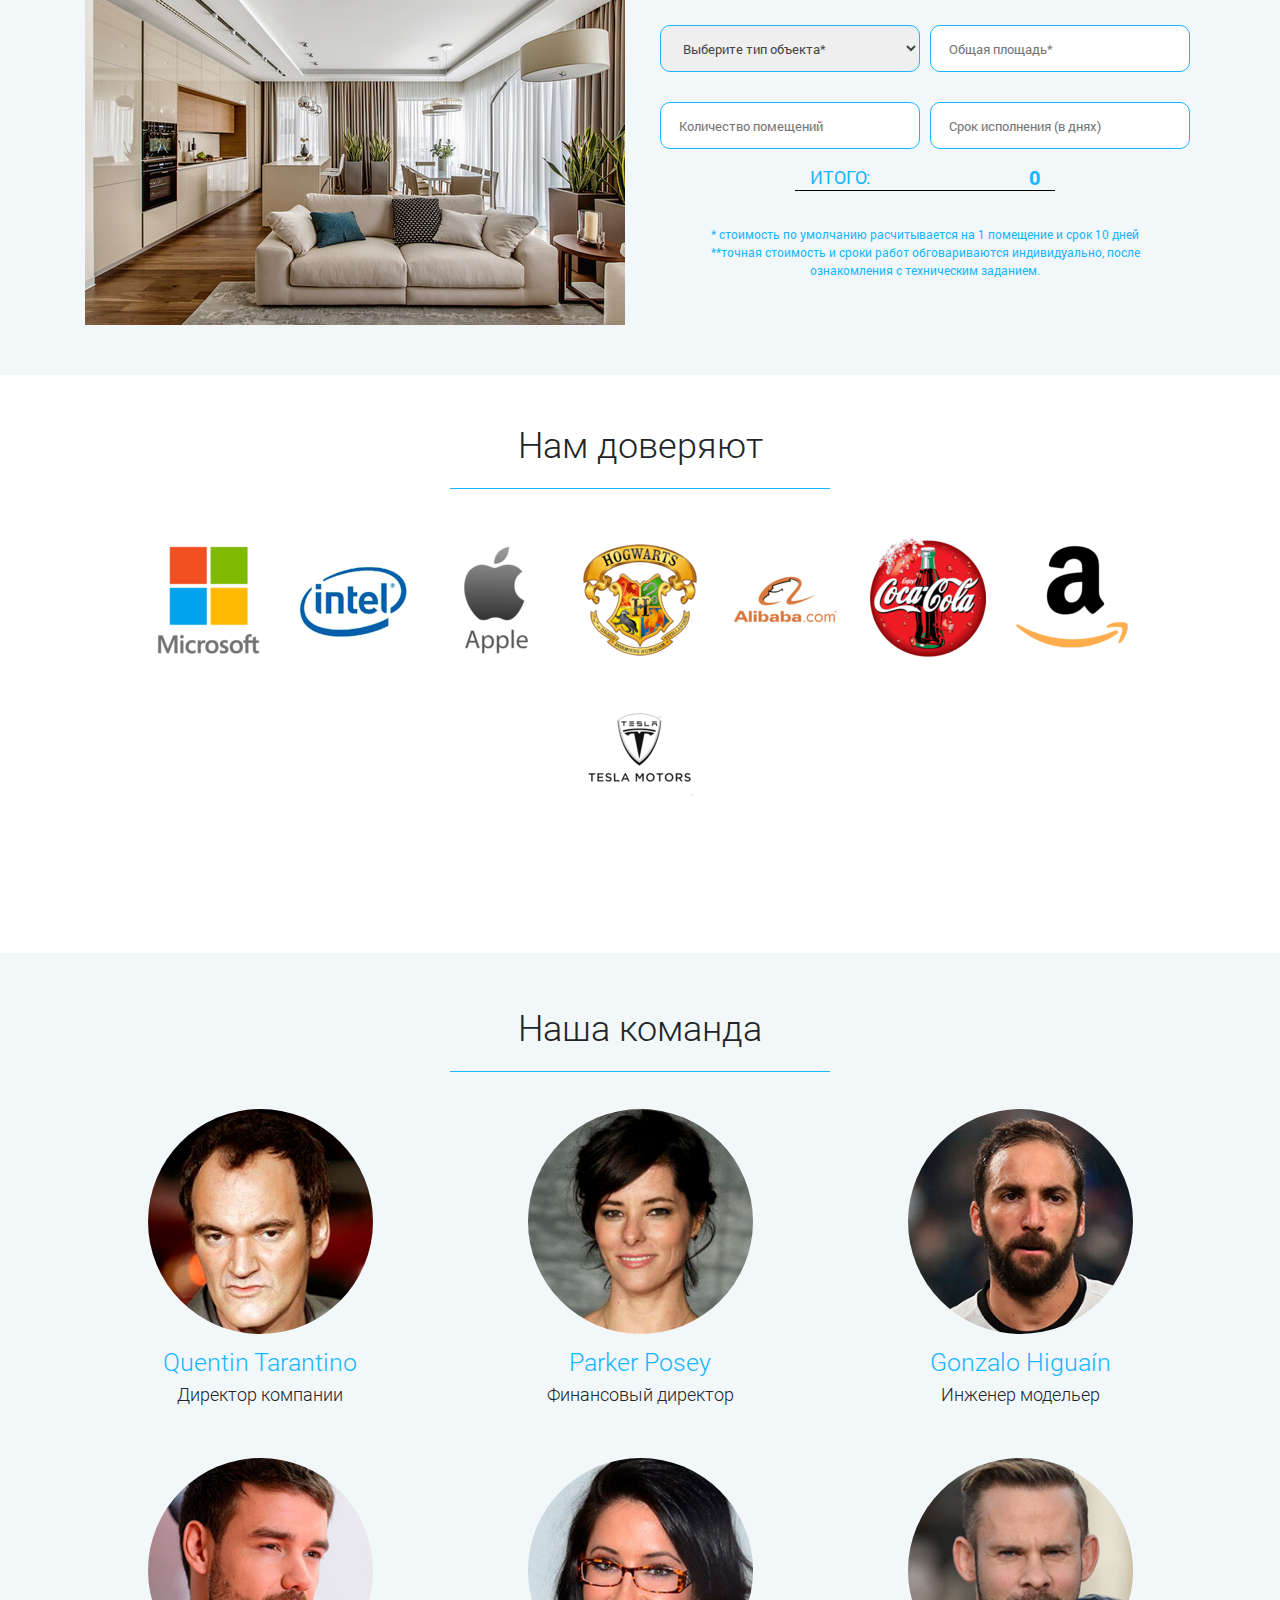
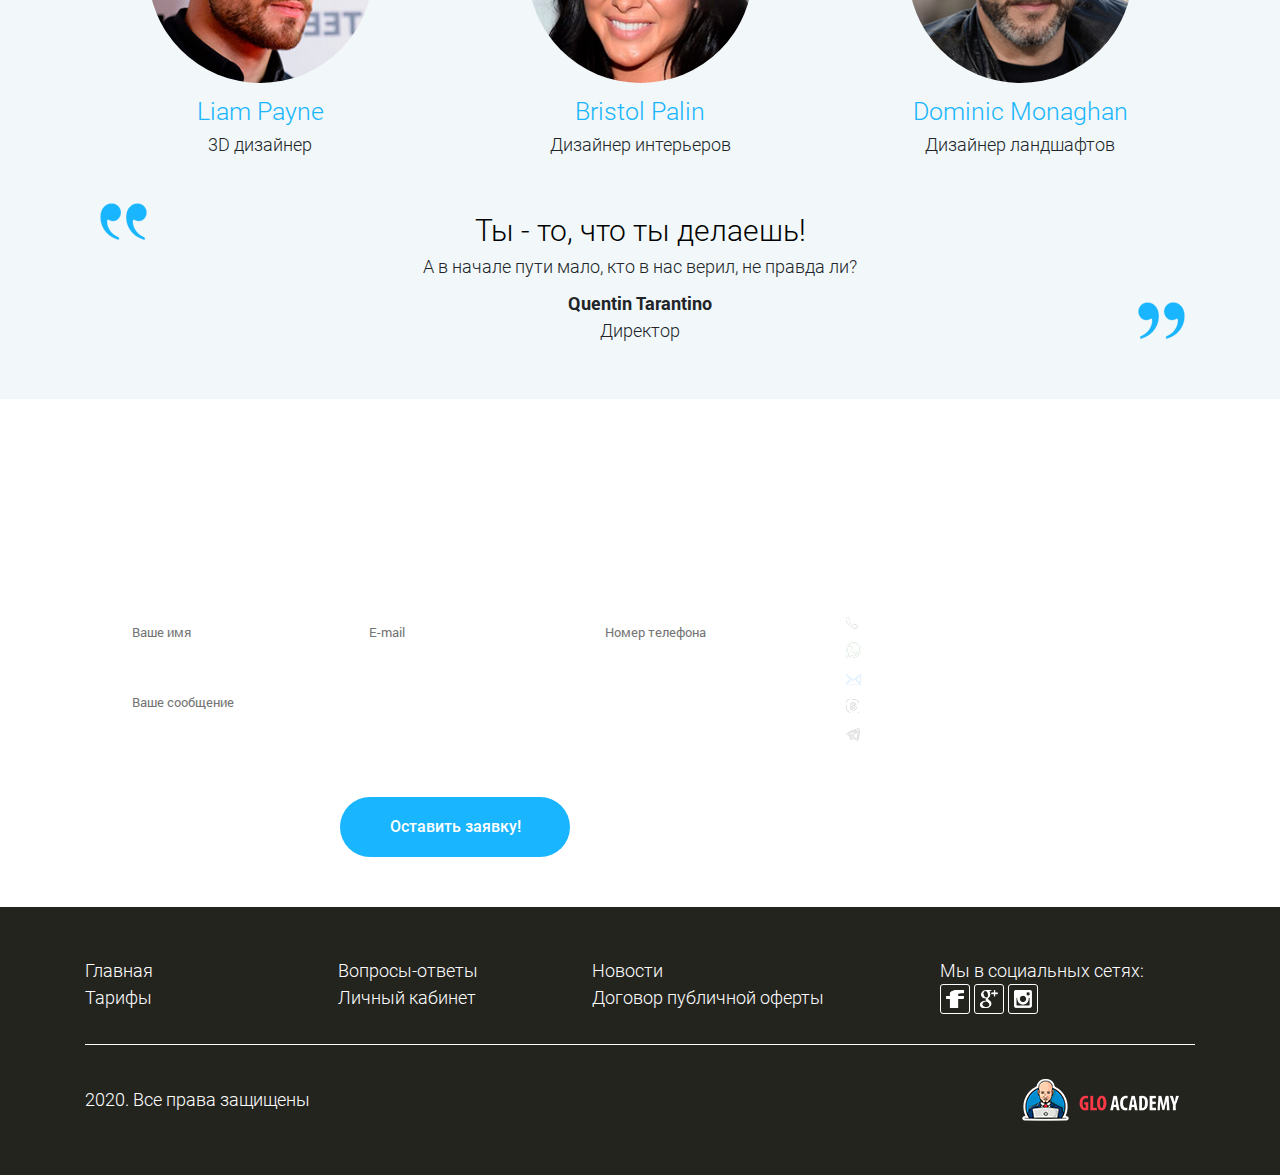
==== commit e1698976: "feat: first part of task18" ====
--- a/index.html
+++ b/index.html
@@ -59,11 +59,11 @@
 			До конца акции осталось
 		</div>
 		<div class="timer-numbers" id="timer">
-			<span id="timer-hours">19</span>
+			<span id="timer-hours">00</span>
 			<span>:</span>
-			<span id="timer-minutes">45</span>
+			<span id="timer-minutes">00</span>
 			<span>:</span>
-			<span id="timer-seconds">12</span>
+			<span id="timer-seconds">00</span>
 		</div>
 	</div>
 	<form id="form1" name="user_form" class="main-form">
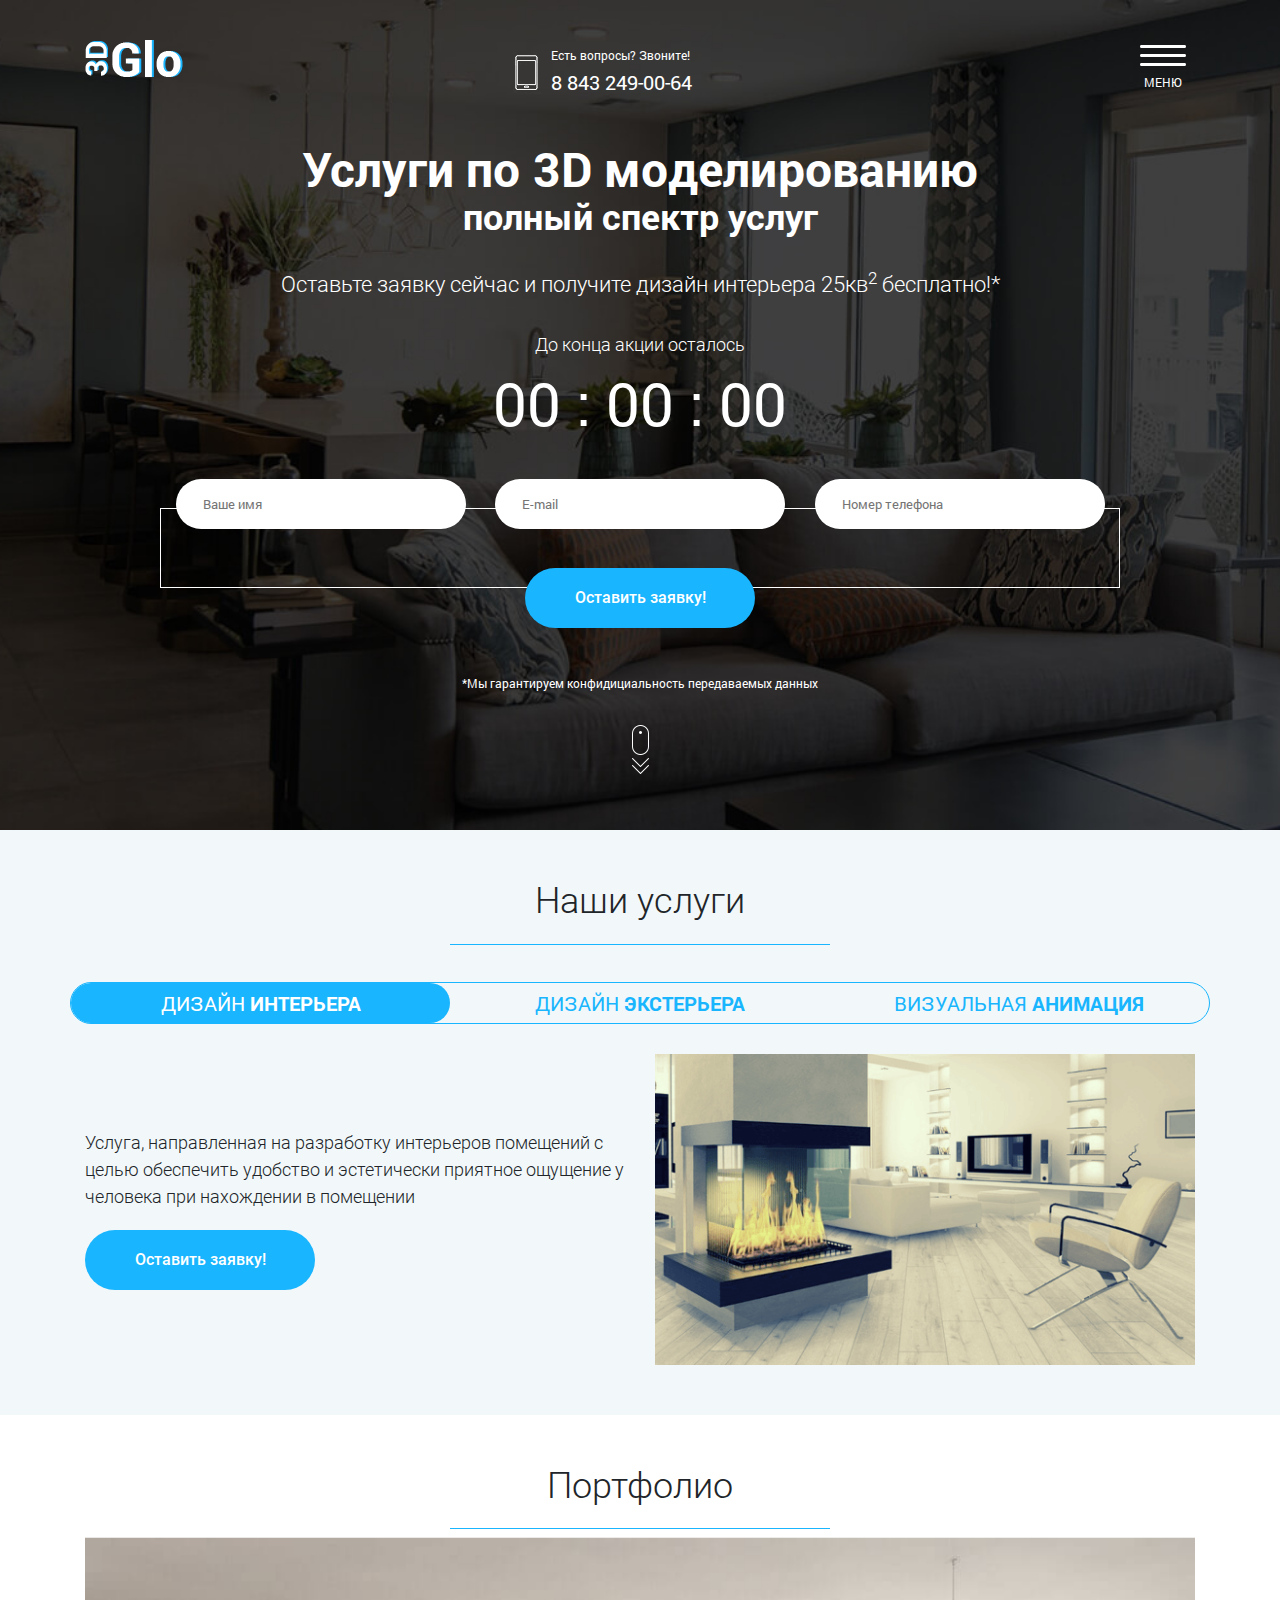
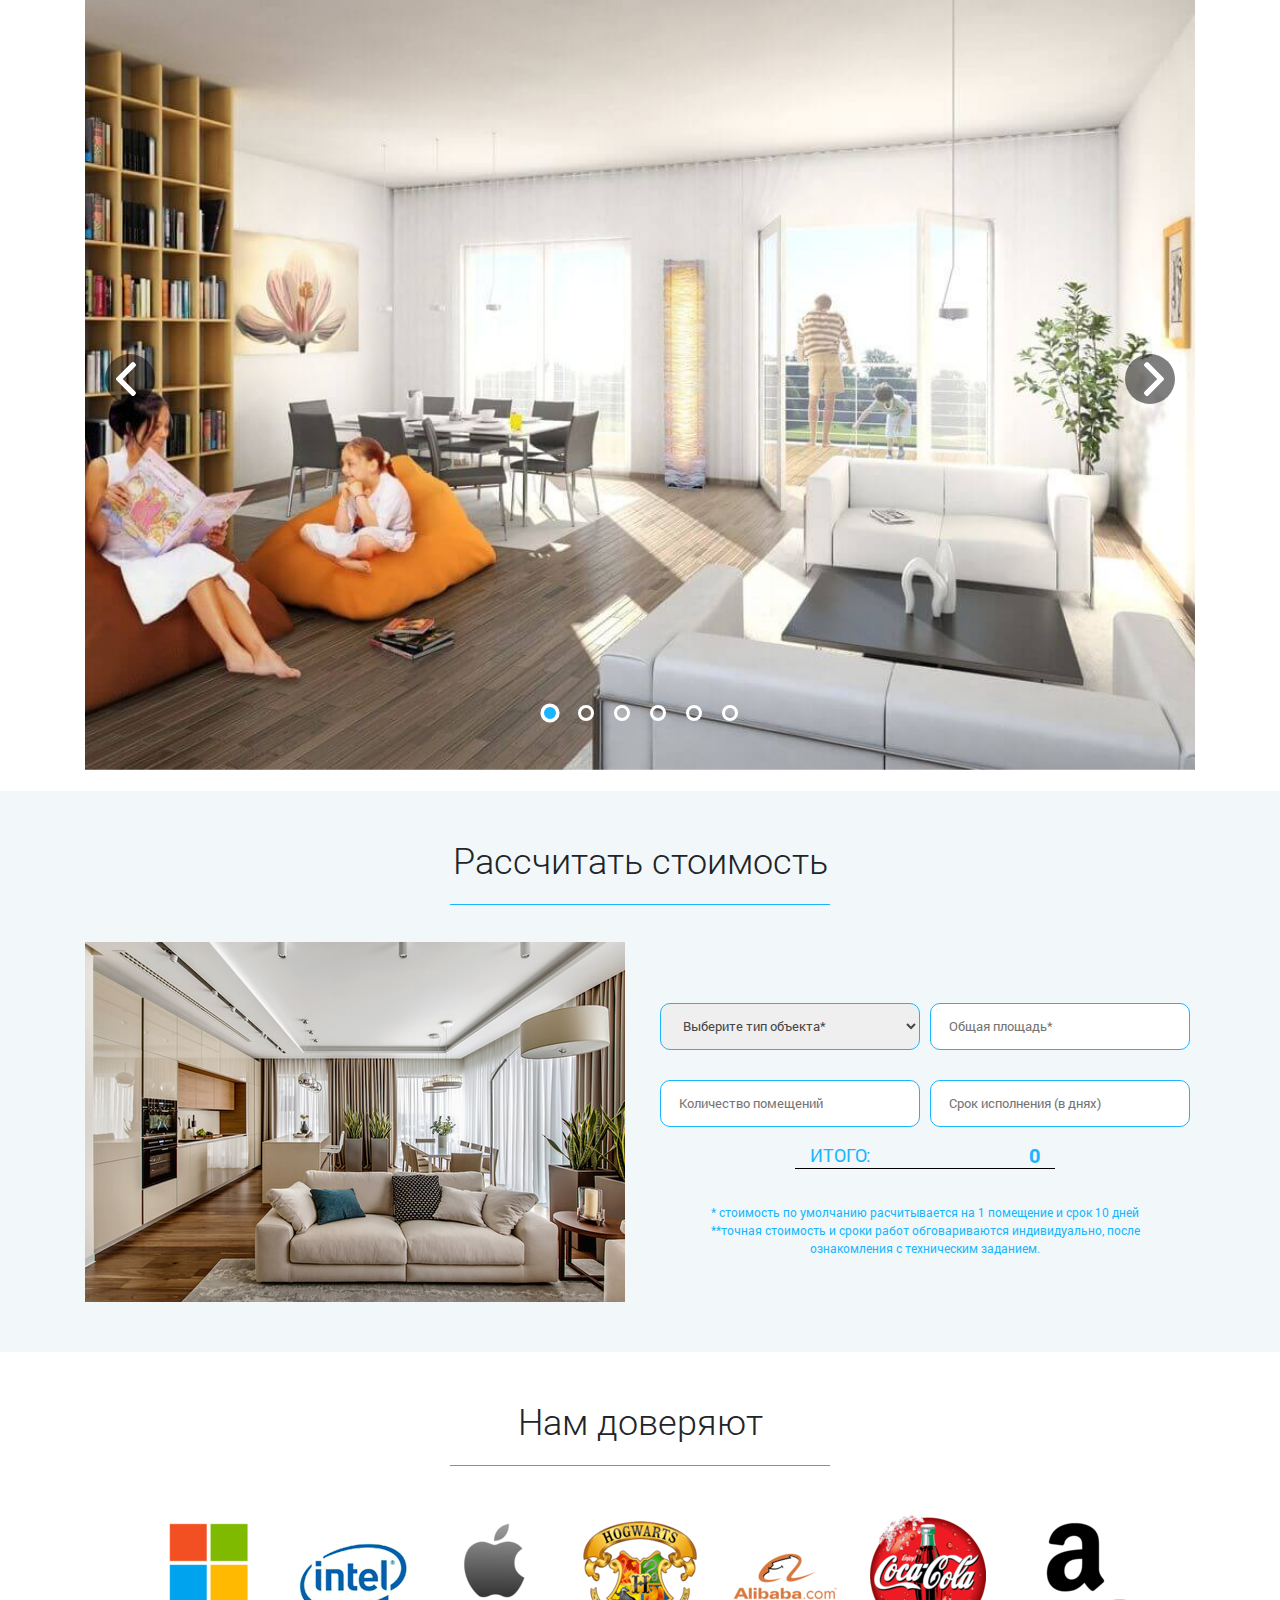
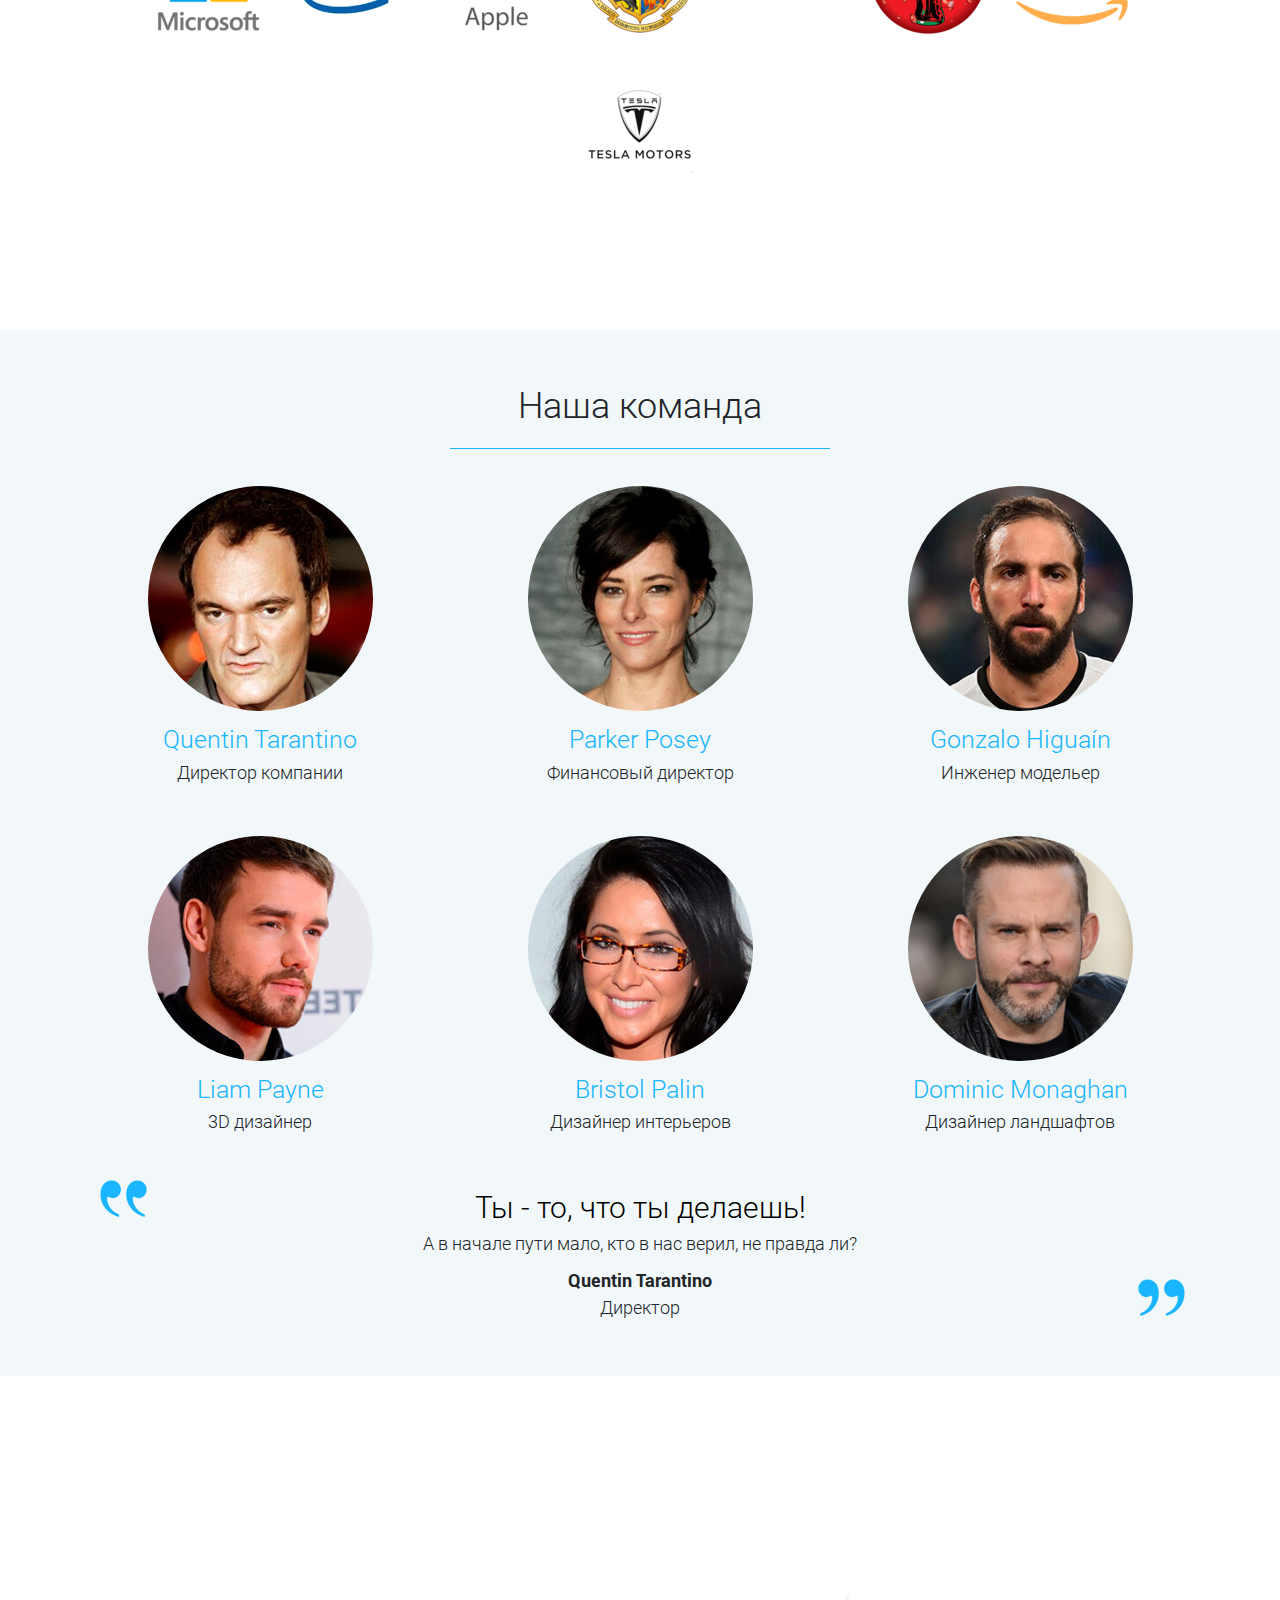
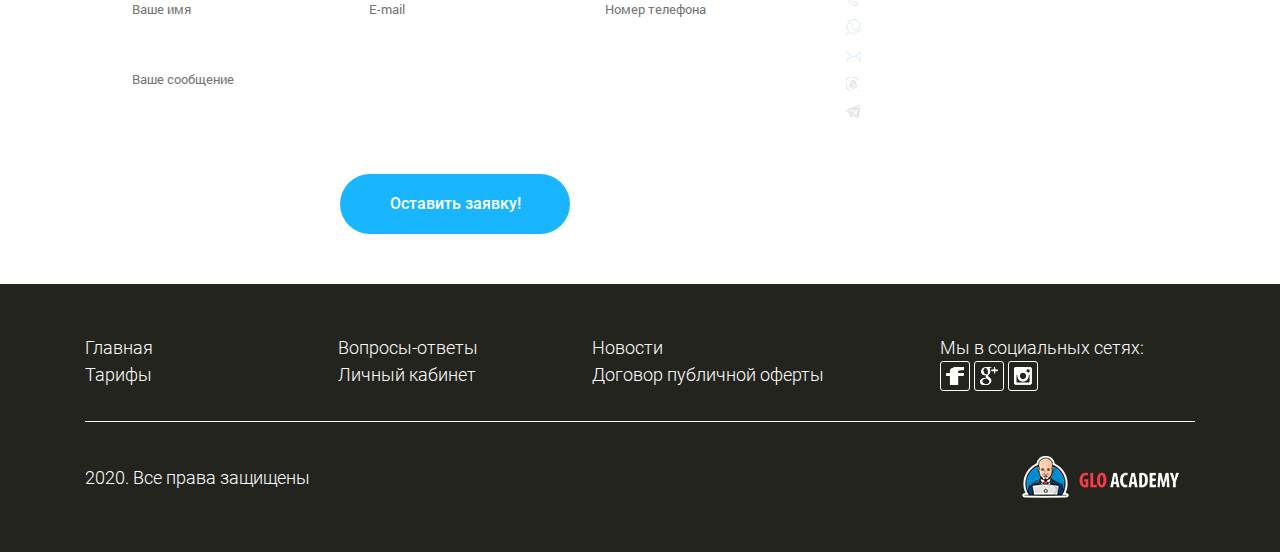
==== commit f41c60f1: "feat: add eventListener for tabs |" ====
--- a/index.html
+++ b/index.html
@@ -130,7 +130,7 @@
 		</div>
 
 
-		<div class="service-tab row">
+		<div class="service-tab row d-none">
 			<div class="col-md-6 col-sm-6">
 				<img src="images/service/service-2.png" alt="">
 			</div>
@@ -146,7 +146,7 @@
 		</div>
 
 
-		<div class="service-tab row">
+		<div class="service-tab row d-none">
 			<div class="service-outer col-md-6 col-sm-6 col-12">
 				<div class="service-inner">
 					<p>Услуга, направленная на разработку дизайна с анимацией, дизайн интерьера и экстерьера</p>
--- a/css/style.min.css
+++ b/css/style.min.css
@@ -1 +1,1182 @@
-@font-face{font-family:Roboto;src:url(../fonts/Roboto-Light.eot);src:url(../fonts/Roboto-Light.eot?#iefix) format("embedded-opentype"),url(../fonts/Roboto-Light.woff2) format("woff2"),url(../fonts/Roboto-Light.woff) format("woff"),url(../fonts/Roboto-Light.ttf) format("truetype"),url(../fonts/Roboto-Light.svg#Roboto-Light) format("svg");font-weight:300;font-style:normal;font-display:swap}@font-face{font-family:Roboto;src:url(../fonts/Roboto-Regular.eot);src:url(../fonts/Roboto-Regular.eot?#iefix) format("embedded-opentype"),url(../fonts/Roboto-Regular.woff2) format("woff2"),url(../fonts/Roboto-Regular.woff) format("woff"),url(../fonts/Roboto-Regular.ttf) format("truetype"),url(../fonts/Roboto-Regular.svg#Roboto-Regular) format("svg");font-weight:400;font-style:normal;font-display:swap}@font-face{font-family:Roboto;src:url(../fonts/Roboto-Medium.eot);src:url(../fonts/Roboto-Medium.eot?#iefix) format("embedded-opentype"),url(../fonts/Roboto-Medium.woff2) format("woff2"),url(../fonts/Roboto-Medium.woff) format("woff"),url(../fonts/Roboto-Medium.ttf) format("truetype"),url(../fonts/Roboto-Medium.svg#Roboto-Medium) format("svg");font-weight:500;font-style:normal;font-display:swap}@font-face{font-family:Roboto;src:url(../fonts/Roboto-Bold.eot);src:url(../fonts/Roboto-Bold.eot?#iefix) format("embedded-opentype"),url(../fonts/Roboto-Bold.woff2) format("woff2"),url(../fonts/Roboto-Bold.woff) format("woff"),url(../fonts/Roboto-Bold.ttf) format("truetype"),url(../fonts/Roboto-Bold.svg#Roboto-Bold) format("svg");font-weight:700;font-style:normal;font-display:swap}html{font-size:10px}.flex{display:-webkit-box;display:-ms-flexbox;display:flex;-ms-flex-wrap:wrap;flex-wrap:wrap}img{max-width:100%}body{font-family:Roboto,sans-serif;font-weight:400;text-align:center;font-size:1.8rem}body .container{max-width:1140px}body .btn.active.focus,body .btn.active:focus,body .btn.focus,body .btn:active.focus,body .btn:active:focus,body .btn:focus{outline:0}body a:focus,body button:active,body button:focus,body input:focus,body textarea:focus{outline:0}body .menu:hover{cursor:pointer}body menu{position:fixed;width:50%;height:100vh;background-color:#000;opacity:.9;left:0;margin:0;top:0;z-index:99;display:-webkit-box;display:-ms-flexbox;display:flex;-webkit-box-align:center;-ms-flex-align:center;align-items:center;-webkit-box-pack:center;-ms-flex-pack:center;justify-content:center;-webkit-transform:translateX(-100%);transform:translateX(-100%)}body .active-menu{-webkit-transition:1s;transition:1s;-webkit-transform:translateX(100%);transform:translateX(100%)}body ul{list-style:none;padding:0;margin:0;line-height:3}body li a{font-size:2rem;color:#fff}body a:hover{text-decoration:none;color:#19b5fe}body p{font-weight:300;margin:0}body .close-btn{position:fixed;top:30px;left:30px;font-size:3rem;-webkit-transition:.2s;transition:.2s;-webkit-transform-origin:50% 53%;transform-origin:50% 53%;display:block;line-height:3rem;text-align:center;width:3rem;height:3rem;color:#19b5fe}body .close-btn:hover{-webkit-transform:rotate(180deg);transform:rotate(180deg)}body .underline{display:inline-block;border-bottom:1px solid #19b5fe;width:38rem;margin-bottom:3rem}body h1{font-size:4.8rem;font-family:Roboto,sans-serif;font-weight:700;letter-spacing:.1px;line-height:.9}body h2{font-size:3.6rem;font-weight:300;margin-bottom:2rem}body .description{font-size:2.5rem}body small{font-size:1.2rem}body .main-form input{width:29rem;height:5rem;border-radius:5rem;font-size:1.3rem;border:none;padding-left:2.7rem;color:#000}body .form-btn{display:block;font-size:1.6rem;color:#fff;font-family:Roboto,sans-serif;font-weight:500;background-color:#19b5fe;border-radius:5rem;width:23rem;height:6rem;margin-top:20px}body .btn.focus,body .btn:focus,body .btn:hover{color:#fff}body button:hover{background-color:#ade4f4}main{padding-top:1rem;padding-bottom:2.6rem;background:url(../images/main-bg.jpg) center/cover no-repeat fixed;color:#fff}main h2{font-family:Roboto,sans-serif;font-weight:700}main header{text-align:left;padding-top:3rem;padding-bottom:3rem}main header .menu{text-align:center}main header .menu small{text-transform:uppercase}main header .logo-img{max-width:100%}main header .phone-media{text-align:left;display:-webkit-box;display:-ms-flexbox;display:flex;-webkit-box-align:center;-ms-flex-align:center;align-items:center}main header .phone-media .media-object{margin-top:8px;margin-right:10px}main header .phone-media .media-body small{font-size:1.15rem}main header .phone-media .phone{font-family:Roboto,sans-serif;font-weight:400;font-size:2rem}main header .main-header{margin-bottom:2rem}main .timer{margin-top:3rem;margin-bottom:6rem}main .timer-action,main .timer-title{font-weight:300}main .timer-title{font-size:2.2rem}main .timer-action{margin-top:3rem}main .timer-numbers{font-size:6rem}main .main-form-input{display:inline-block;width:96rem;height:8rem;border:1px solid #fefefe}main .main-form-input input{-webkit-transform:translateY(-3rem);transform:translateY(-3rem)}main .main-form .form-btn{display:inline-block;text-align:center;-webkit-transform:translateY(-4rem);transform:translateY(-4rem)}main a{display:inline-block;margin:3rem auto;-webkit-transition:1s;transition:1s}.service{background-color:#f2f8f9;padding:5rem}.service-header{border:1px solid #19b5fe;border-radius:3rem;margin-bottom:3rem;display:-webkit-box;display:-ms-flexbox;display:flex;-ms-flex-wrap:wrap;flex-wrap:wrap;-webkit-box-pack:justify;-ms-flex-pack:justify;justify-content:space-between}.service-header-tab{-webkit-box-flex:1;-ms-flex-positive:1;flex-grow:1;height:auto;text-transform:uppercase;vertical-align:middle;padding:.5rem 1rem;cursor:pointer;margin:0;font-weight:400;color:#19b5fe;font-size:2rem}.service-header-tab.active{background-color:#19b5fe;border-radius:3rem;color:#fff!important}.service-header-tab span{font-weight:700}.service .description{font-weight:300;color:#19b5fe}.service .service-outer{text-align:left}.service .service-inner{padding:14% 0 0}.service img{width:100%}.portfolio{padding:5rem 0}.portfolio-content{position:relative;height:775px;margin:0 auto;display:block}@media (max-width:1024px){.portfolio-content{height:650px}}.portfolio-item{position:absolute;top:50%;left:50%;-webkit-transform:translate(-50%,-50%);transform:translate(-50%,-50%);width:100%;opacity:0;-webkit-transition:opacity .5s;transition:opacity .5s}.portfolio-item img{height:auto;width:100%;position:absolute;top:50%;left:50%;-webkit-transform:translate(-50%,-50%);transform:translate(-50%,-50%)}.portfolio-item-active{opacity:1;-webkit-transition:opacity .5s;transition:opacity .5s}.portfolio-btn{position:absolute;cursor:pointer;top:50%;z-index:5;width:50px;height:50px;background-color:rgba(0,0,0,.5);background-repeat:no-repeat;background-size:34px;border-radius:50%;-webkit-transition:background-color .2s;transition:background-color .2s}.portfolio-btn.prev{left:20px;background-image:url(../images/icons/left-arrow.svg);background-position:25% 50%}.portfolio-btn.next{right:20px;background-image:url(../images/icons/right-arrow.svg);background-position:75% 50%}.portfolio-btn:hover{background-color:rgba(0,0,0,.8);-webkit-transition:background-color .2s;transition:background-color .2s}.portfolio-dots{position:absolute;bottom:20px;width:100%;margin:20px auto 0;display:-webkit-box;display:-ms-flexbox;display:flex;-webkit-box-pack:center;-ms-flex-pack:center;justify-content:center;z-index:5}.portfolio-dots .dot{cursor:pointer;height:16px;width:16px;margin:0 10px;border-radius:50%;border:solid #fff;display:inline-block;-webkit-transition:background-color,-webkit-transform .4s;transition:background-color,transform .4s,-webkit-transform .4s}.portfolio-dots .dot-active{background-color:#19b5fe;-webkit-transform:scale(1.2);transform:scale(1.2)}.portfolio-dots .dot:hover{background-color:#53c6fe;-webkit-transform:scale(1.2);transform:scale(1.2)}.prove{padding:5rem;background-color:#f2f8f9}.prove img{border-bottom:1px solid #19b5fe;padding-bottom:1rem}.companies{padding:5rem}.companies .companies-hor{width:100%;margin-bottom:6.4rem}.companies .companies-hor-item{margin:0 1.2rem;display:inline-block;height:140px}.companies img{vertical-align:middle}.command{background-color:#f2f8f9;padding:5.5rem}.command p{margin-bottom:5rem}.command .description{font-weight:300;color:#19b5fe}.command .quote{position:relative}.command .quote .description{font-size:3rem;color:#000}.command .quote p{margin-bottom:0}.command .quote span{display:inline-block;margin-top:1rem;font-family:Roboto,sans-serif;font-weight:700}.command .quote .cov-left{position:absolute;top:-.5rem;left:1.5rem}.command .quote .cov-right{position:absolute;bottom:-.5rem;right:1rem}.command img{margin-bottom:1rem}.command__photo{width:225px;border-radius:50%}.calc{padding:5rem;background-color:#f2f8f9}.calc img{margin:auto;width:100%}.calc-block{display:-webkit-box;display:-ms-flexbox;display:flex;-ms-flex-wrap:wrap;flex-wrap:wrap;-ms-flex-pack:distribute;justify-content:space-around;margin:auto}.calc-item{-ms-flex-preferred-size:48%;flex-basis:48%;min-width:200px;height:47px;border-radius:1rem;border:1px solid #19b5fe;margin:15px 0;color:#464646;font-size:13px;font-weight:400;padding-left:18px;outline:transparent}.calc-total{border-bottom:1px solid #000;-ms-flex-preferred-size:48%;flex-basis:48%;color:#19b5fe;font-size:18px;text-align:left;padding:0 15px;line-height:26px;min-width:200px}.calc-total span{float:right;font-size:20px;font-weight:700}.calc-mini{margin:34px auto 0;color:#19b5fe;font-size:12px;font-weight:400;max-width:435px}.calc input[type=number]{-moz-appearance:textfield}.calc input[type=number]:focus,.calc input[type=number]:hover{-moz-appearance:number-input}.calc input[type=number]::-webkit-inner-spin-button,.calc input[type=number]::-webkit-outer-spin-button{-webkit-appearance:none;margin:0}.connect{padding-top:5rem;padding-bottom:5rem;background-image:url(../images/connect/connect-bg.jpg);background-attachment:fixed;background-position:center;color:#fff}.connect .row{margin-left:0;margin-right:0}.connect .form-btn{margin:auto}.connect .description{font-weight:300;margin-top:-2rem;margin-bottom:4rem}.connect .underline{border-bottom:1px solid #fff}.connect .footer-form .top-form{width:100%;height:4.9rem;border-radius:.7rem;font-size:1.3rem;border:none;padding-left:1.7rem;color:#000}.connect .footer-form .mess{width:100%;border-radius:1rem;font-size:1.3rem;border:none;padding-top:1rem;padding-left:1.7rem;padding-bottom:6rem;color:#000;margin-top:2rem;margin-bottom:2rem;height:10rem}.connect-adress{text-align:left}.connect-adress img,.connect-adress p{display:inline-block}.connect-adress img{border:1px solid #fff;border-radius:3px;padding:5px;margin-right:1rem}.connect p{text-align:left}footer{background-color:#24241f;padding:5rem;text-align:left;color:#fff}footer a{font-weight:300;color:#fff}footer a img{text-align:center;border:1px solid #fff;border-radius:3px;padding:.5rem;height:3rem;width:3rem}footer .line{margin:3rem auto;border-bottom:1px solid #fff}footer .web{text-align:right}.popup{display:none;position:fixed;left:0;top:0;bottom:0;width:100%;height:100%;z-index:9;background-color:rgba(0,0,0,.5)}.popup .main-form input{display:block;left:0;width:100%;margin-right:0;margin-top:1.5rem}.popup h3{color:#fff}.popup .popup-content{position:fixed;text-align:center;width:40rem;left:38%;top:10%;-webkit-transform:translateX(-50px);transform:translateX(-50px);padding:2rem 6rem;background-color:#24241f}.popup .form-btn{width:100%;margin-bottom:3rem;margin-top:1.5rem}.popup .popup-close{position:absolute;z-index:999999;top:0;right:1rem;width:2rem;text-align:center;border:none;background:#24241f;font-size:3rem;color:#19b5fe}.thanks-block{padding-top:10rem;background-image:url(../images/main-bg.jpg);background-position:center;text-align:center;height:50rem}.thanks-block h2{color:#19b5fe;margin-bottom:2rem}.thanks-block h3{font-size:2rem;color:#19b5fe;margin-bottom:2rem}.thanks-block h4{font-size:2rem;text-transform:uppercase}.thanks-block a{color:#fff}@media (max-width:991px){body{font-size:1.5rem}body h1{font-size:4rem}body h2{font-size:3rem}body .main-form input{display:block}body .connect .col-sm-12{padding-left:0}body .connect .footer-form input{display:block;margin-bottom:1rem}body .form-btn{margin-left:0}main header .phone-media .phone{font-size:1.8rem}main .description{margin-bottom:2rem}main .main-form-input{width:100%;border:none;height:auto}main .main-form-input input{-webkit-transform:translateY(0);transform:translateY(0);display:inline-block;text-align:center;margin-bottom:1rem;padding-left:0}main .main-form .form-btn{margin:auto;-webkit-transform:translateY(0);transform:translateY(0)}.service-inner{padding:0}.service img{margin-bottom:5rem}.portfolio-content{height:565px;width:100%}.portfolio a{font-size:1.2rem}.portfolio .row{display:none}.portfolio .slider{display:inline-block;width:360px}.process p{font-size:2.3rem}.calc-mini{max-width:100%}}@media (max-width:767px){body{font-size:1.3rem}body ul{line-height:3}body li a{font-size:1.5rem}body .underline{width:30rem}body h1{font-size:3.3rem}body h2{font-size:2.5rem}body .description{font-size:2rem}main a{margin:1rem auto}main header{padding-top:1rem;padding-bottom:1rem}main header .phone-media{text-align:left;line-height:1.5rem}main header .phone-media .phone{font-family:Roboto,sans-serif;font-size:1.3rem;font-weight:700}.service .description,main .main-form .form-btn{margin-top:3rem}.service-inner{padding:0}.portfolio{height:100%}.portfolio-content{height:400px}.portfolio-dots{display:none}.portfolio a{font-size:1rem}.portfolio .tabs ul{border:none}.portfolio .tabs ul li{margin-bottom:1rem;border:1px solid #19b5fe;border-radius:3rem}.process .circle{display:block;margin:0 auto}.process p{padding:0;margin-top:0;margin-bottom:3rem}.command .quote img,.process img{display:none}.connect .col-sm-12{padding-right:0}.connect .form-btn{width:100%;height:5rem;font-size:1.3rem;margin-bottom:1rem}footer .web{text-align:left}.popup .popup-content{left:30%}}@media (max-width:690px){body .form-btn{height:4rem}.popup-content{left:25%}.portfolio-btn{width:40px;height:40px}.portfolio-btn.next{right:10px}.portfolio-btn.prev{left:10px}}@media (max-width:575px){.service img{display:none}.calc-mini{max-width:330px}}@media (max-width:500px){.popup .popup-content{left:18%}.portfolio-content{height:240px}}@media (max-width:448px){body nav{width:100%}body .active-menu{-webkit-transform:translateX(0);transform:translateX(0)}body .underline{width:100%}body h1{font-size:2.2rem}body h2{font-size:2rem}body .description{font-size:1.5rem}main header{padding-bottom:0}main header .phone-media img,main header .phone-media small{display:none}main header .menu,main header .phone-media .phone{margin-top:1rem}main header .menu small{display:none}.service .form-btn{width:16rem;height:5rem}.process p{font-size:1.8rem}.command img{width:100%}.popup .popup-content{left:15%;width:100%}.portfolio-btn{width:35px;height:35px}.portfolio-btn.next{right:5px}.portfolio-btn.prev{left:5px}}
+@font-face {
+    font-family: Roboto;
+    src: url(../fonts/Roboto-Light.eot);
+    src: url(../fonts/Roboto-Light.eot?#iefix) format("embedded-opentype"), url(../fonts/Roboto-Light.woff2) format("woff2"), url(../fonts/Roboto-Light.woff) format("woff"), url(../fonts/Roboto-Light.ttf) format("truetype"), url(../fonts/Roboto-Light.svg#Roboto-Light) format("svg");
+    font-weight: 300;
+    font-style: normal;
+    font-display: swap
+}
+
+@font-face {
+    font-family: Roboto;
+    src: url(../fonts/Roboto-Regular.eot);
+    src: url(../fonts/Roboto-Regular.eot?#iefix) format("embedded-opentype"), url(../fonts/Roboto-Regular.woff2) format("woff2"), url(../fonts/Roboto-Regular.woff) format("woff"), url(../fonts/Roboto-Regular.ttf) format("truetype"), url(../fonts/Roboto-Regular.svg#Roboto-Regular) format("svg");
+    font-weight: 400;
+    font-style: normal;
+    font-display: swap
+}
+
+@font-face {
+    font-family: Roboto;
+    src: url(../fonts/Roboto-Medium.eot);
+    src: url(../fonts/Roboto-Medium.eot?#iefix) format("embedded-opentype"), url(../fonts/Roboto-Medium.woff2) format("woff2"), url(../fonts/Roboto-Medium.woff) format("woff"), url(../fonts/Roboto-Medium.ttf) format("truetype"), url(../fonts/Roboto-Medium.svg#Roboto-Medium) format("svg");
+    font-weight: 500;
+    font-style: normal;
+    font-display: swap
+}
+
+@font-face {
+    font-family: Roboto;
+    src: url(../fonts/Roboto-Bold.eot);
+    src: url(../fonts/Roboto-Bold.eot?#iefix) format("embedded-opentype"), url(../fonts/Roboto-Bold.woff2) format("woff2"), url(../fonts/Roboto-Bold.woff) format("woff"), url(../fonts/Roboto-Bold.ttf) format("truetype"), url(../fonts/Roboto-Bold.svg#Roboto-Bold) format("svg");
+    font-weight: 700;
+    font-style: normal;
+    font-display: swap
+}
+
+html {
+    font-size: 10px
+}
+
+.flex {
+    display: -webkit-box;
+    display: -ms-flexbox;
+    display: flex;
+    -ms-flex-wrap: wrap;
+    flex-wrap: wrap
+}
+
+img {
+    max-width: 100%
+}
+
+body {
+    font-family: Roboto, sans-serif;
+    font-weight: 400;
+    text-align: center;
+    font-size: 1.8rem
+}
+
+body .container {
+    max-width: 1140px
+}
+
+body .btn.active.focus,
+body .btn.active:focus,
+body .btn.focus,
+body .btn:active.focus,
+body .btn:active:focus,
+body .btn:focus {
+    outline: 0
+}
+
+body a:focus,
+body button:active,
+body button:focus,
+body input:focus,
+body textarea:focus {
+    outline: 0
+}
+
+body .menu:hover {
+    cursor: pointer
+}
+
+body menu {
+    position: fixed;
+    width: 50%;
+    height: 100vh;
+    background-color: #000;
+    opacity: .9;
+    left: 0;
+    margin: 0;
+    top: 0;
+    z-index: 99;
+    display: -webkit-box;
+    display: -ms-flexbox;
+    display: flex;
+    -webkit-box-align: center;
+    -ms-flex-align: center;
+    align-items: center;
+    -webkit-box-pack: center;
+    -ms-flex-pack: center;
+    justify-content: center;
+    -webkit-transform: translateX(-100%);
+    transform: translateX(-100%)
+}
+
+body .active-menu {
+    -webkit-transition: 1s;
+    transition: 1s;
+    -webkit-transform: translateX(100%);
+    transform: translateX(100%)
+}
+
+body ul {
+    list-style: none;
+    padding: 0;
+    margin: 0;
+    line-height: 3
+}
+
+body li a {
+    font-size: 2rem;
+    color: #fff
+}
+
+body a:hover {
+    text-decoration: none;
+    color: #19b5fe
+}
+
+body p {
+    font-weight: 300;
+    margin: 0
+}
+
+body .close-btn {
+    position: fixed;
+    top: 30px;
+    left: 30px;
+    font-size: 3rem;
+    -webkit-transition: .2s;
+    transition: .2s;
+    -webkit-transform-origin: 50% 53%;
+    transform-origin: 50% 53%;
+    display: block;
+    line-height: 3rem;
+    text-align: center;
+    width: 3rem;
+    height: 3rem;
+    color: #19b5fe
+}
+
+body .close-btn:hover {
+    -webkit-transform: rotate(180deg);
+    transform: rotate(180deg)
+}
+
+body .underline {
+    display: inline-block;
+    border-bottom: 1px solid #19b5fe;
+    width: 38rem;
+    margin-bottom: 3rem
+}
+
+body h1 {
+    font-size: 4.8rem;
+    font-family: Roboto, sans-serif;
+    font-weight: 700;
+    letter-spacing: .1px;
+    line-height: .9
+}
+
+body h2 {
+    font-size: 3.6rem;
+    font-weight: 300;
+    margin-bottom: 2rem
+}
+
+body .description {
+    font-size: 2.5rem
+}
+
+body small {
+    font-size: 1.2rem
+}
+
+body .main-form input {
+    width: 29rem;
+    height: 5rem;
+    border-radius: 5rem;
+    font-size: 1.3rem;
+    border: none;
+    padding-left: 2.7rem;
+    color: #000
+}
+
+body .form-btn {
+    display: block;
+    font-size: 1.6rem;
+    color: #fff;
+    font-family: Roboto, sans-serif;
+    font-weight: 500;
+    background-color: #19b5fe;
+    border-radius: 5rem;
+    width: 23rem;
+    height: 6rem;
+    margin-top: 20px
+}
+
+body .btn.focus,
+body .btn:focus,
+body .btn:hover {
+    color: #fff
+}
+
+body button:hover {
+    background-color: #ade4f4
+}
+
+main {
+    padding-top: 1rem;
+    padding-bottom: 2.6rem;
+    background: url(../images/main-bg.jpg) center/cover no-repeat fixed;
+    color: #fff
+}
+
+main h2 {
+    font-family: Roboto, sans-serif;
+    font-weight: 700
+}
+
+main header {
+    text-align: left;
+    padding-top: 3rem;
+    padding-bottom: 3rem
+}
+
+main header .menu {
+    text-align: center
+}
+
+main header .menu small {
+    text-transform: uppercase
+}
+
+main header .logo-img {
+    max-width: 100%
+}
+
+main header .phone-media {
+    text-align: left;
+    display: -webkit-box;
+    display: -ms-flexbox;
+    display: flex;
+    -webkit-box-align: center;
+    -ms-flex-align: center;
+    align-items: center
+}
+
+main header .phone-media .media-object {
+    margin-top: 8px;
+    margin-right: 10px
+}
+
+main header .phone-media .media-body small {
+    font-size: 1.15rem
+}
+
+main header .phone-media .phone {
+    font-family: Roboto, sans-serif;
+    font-weight: 400;
+    font-size: 2rem
+}
+
+main header .main-header {
+    margin-bottom: 2rem
+}
+
+main .timer {
+    margin-top: 3rem;
+    margin-bottom: 6rem
+}
+
+main .timer-action,
+main .timer-title {
+    font-weight: 300
+}
+
+main .timer-title {
+    font-size: 2.2rem
+}
+
+main .timer-action {
+    margin-top: 3rem
+}
+
+main .timer-numbers {
+    font-size: 6rem
+}
+
+main .main-form-input {
+    display: inline-block;
+    width: 96rem;
+    height: 8rem;
+    border: 1px solid #fefefe
+}
+
+main .main-form-input input {
+    -webkit-transform: translateY(-3rem);
+    transform: translateY(-3rem)
+}
+
+main .main-form .form-btn {
+    display: inline-block;
+    text-align: center;
+    -webkit-transform: translateY(-4rem);
+    transform: translateY(-4rem)
+}
+
+main a {
+    display: inline-block;
+    margin: 3rem auto;
+    -webkit-transition: 1s;
+    transition: 1s
+}
+
+.service {
+    background-color: #f2f8f9;
+    padding: 5rem
+}
+
+.service-header {
+    border: 1px solid #19b5fe;
+    border-radius: 3rem;
+    margin-bottom: 3rem;
+    display: -webkit-box;
+    display: -ms-flexbox;
+    display: flex;
+    -ms-flex-wrap: wrap;
+    flex-wrap: wrap;
+    -webkit-box-pack: justify;
+    -ms-flex-pack: justify;
+    justify-content: space-between
+}
+
+.service-header-tab {
+    -webkit-box-flex: 1;
+    -ms-flex-positive: 1;
+    flex-grow: 1;
+    height: auto;
+    text-transform: uppercase;
+    vertical-align: middle;
+    padding: .5rem 1rem;
+    cursor: pointer;
+    margin: 0;
+    font-weight: 400;
+    color: #19b5fe;
+    font-size: 2rem
+}
+
+.service-header-tab.active {
+    background-color: #19b5fe;
+    border-radius: 3rem;
+    color: #fff !important
+}
+
+.service-header-tab span {
+    font-weight: 700
+}
+
+.service .description {
+    font-weight: 300;
+    color: #19b5fe
+}
+
+.service .service-outer {
+    text-align: left
+}
+
+.service .service-inner {
+    padding: 14% 0 0
+}
+
+.service img {
+    width: 100%
+}
+
+.portfolio {
+    padding: 5rem 0
+}
+
+.portfolio-content {
+    position: relative;
+    height: 775px;
+    margin: 0 auto;
+    display: block
+}
+
+@media (max-width:1024px) {
+    .portfolio-content {
+        height: 650px
+    }
+}
+
+.portfolio-item {
+    position: absolute;
+    top: 50%;
+    left: 50%;
+    -webkit-transform: translate(-50%, -50%);
+    transform: translate(-50%, -50%);
+    width: 100%;
+    opacity: 0;
+    -webkit-transition: opacity .5s;
+    transition: opacity .5s
+}
+
+.portfolio-item img {
+    height: auto;
+    width: 100%;
+    position: absolute;
+    top: 50%;
+    left: 50%;
+    -webkit-transform: translate(-50%, -50%);
+    transform: translate(-50%, -50%)
+}
+
+.portfolio-item-active {
+    opacity: 1;
+    -webkit-transition: opacity .5s;
+    transition: opacity .5s
+}
+
+.portfolio-btn {
+    position: absolute;
+    cursor: pointer;
+    top: 50%;
+    z-index: 5;
+    width: 50px;
+    height: 50px;
+    background-color: rgba(0, 0, 0, .5);
+    background-repeat: no-repeat;
+    background-size: 34px;
+    border-radius: 50%;
+    -webkit-transition: background-color .2s;
+    transition: background-color .2s
+}
+
+.portfolio-btn.prev {
+    left: 20px;
+    background-image: url(../images/icons/left-arrow.svg);
+    background-position: 25% 50%
+}
+
+.portfolio-btn.next {
+    right: 20px;
+    background-image: url(../images/icons/right-arrow.svg);
+    background-position: 75% 50%
+}
+
+.portfolio-btn:hover {
+    background-color: rgba(0, 0, 0, .8);
+    -webkit-transition: background-color .2s;
+    transition: background-color .2s
+}
+
+.portfolio-dots {
+    position: absolute;
+    bottom: 20px;
+    width: 100%;
+    margin: 20px auto 0;
+    display: -webkit-box;
+    display: -ms-flexbox;
+    display: flex;
+    -webkit-box-pack: center;
+    -ms-flex-pack: center;
+    justify-content: center;
+    z-index: 5
+}
+
+.portfolio-dots .dot {
+    cursor: pointer;
+    height: 16px;
+    width: 16px;
+    margin: 0 10px;
+    border-radius: 50%;
+    border: solid #fff;
+    display: inline-block;
+    -webkit-transition: background-color, -webkit-transform .4s;
+    transition: background-color, transform .4s, -webkit-transform .4s
+}
+
+.portfolio-dots .dot-active {
+    background-color: #19b5fe;
+    -webkit-transform: scale(1.2);
+    transform: scale(1.2)
+}
+
+.portfolio-dots .dot:hover {
+    background-color: #53c6fe;
+    -webkit-transform: scale(1.2);
+    transform: scale(1.2)
+}
+
+.prove {
+    padding: 5rem;
+    background-color: #f2f8f9
+}
+
+.prove img {
+    border-bottom: 1px solid #19b5fe;
+    padding-bottom: 1rem
+}
+
+.companies {
+    padding: 5rem
+}
+
+.companies .companies-hor {
+    width: 100%;
+    margin-bottom: 6.4rem
+}
+
+.companies .companies-hor-item {
+    margin: 0 1.2rem;
+    display: inline-block;
+    height: 140px
+}
+
+.companies img {
+    vertical-align: middle
+}
+
+.command {
+    background-color: #f2f8f9;
+    padding: 5.5rem
+}
+
+.command p {
+    margin-bottom: 5rem
+}
+
+.command .description {
+    font-weight: 300;
+    color: #19b5fe
+}
+
+.command .quote {
+    position: relative
+}
+
+.command .quote .description {
+    font-size: 3rem;
+    color: #000
+}
+
+.command .quote p {
+    margin-bottom: 0
+}
+
+.command .quote span {
+    display: inline-block;
+    margin-top: 1rem;
+    font-family: Roboto, sans-serif;
+    font-weight: 700
+}
+
+.command .quote .cov-left {
+    position: absolute;
+    top: -.5rem;
+    left: 1.5rem
+}
+
+.command .quote .cov-right {
+    position: absolute;
+    bottom: -.5rem;
+    right: 1rem
+}
+
+.command img {
+    margin-bottom: 1rem
+}
+
+.command__photo {
+    width: 225px;
+    border-radius: 50%
+}
+
+.calc {
+    padding: 5rem;
+    background-color: #f2f8f9
+}
+
+.calc img {
+    margin: auto;
+    width: 100%
+}
+
+.calc-block {
+    display: -webkit-box;
+    display: -ms-flexbox;
+    display: flex;
+    -ms-flex-wrap: wrap;
+    flex-wrap: wrap;
+    -ms-flex-pack: distribute;
+    justify-content: space-around;
+    margin: auto
+}
+
+.calc-item {
+    -ms-flex-preferred-size: 48%;
+    flex-basis: 48%;
+    min-width: 200px;
+    height: 47px;
+    border-radius: 1rem;
+    border: 1px solid #19b5fe;
+    margin: 15px 0;
+    color: #464646;
+    font-size: 13px;
+    font-weight: 400;
+    padding-left: 18px;
+    outline: transparent
+}
+
+.calc-total {
+    border-bottom: 1px solid #000;
+    -ms-flex-preferred-size: 48%;
+    flex-basis: 48%;
+    color: #19b5fe;
+    font-size: 18px;
+    text-align: left;
+    padding: 0 15px;
+    line-height: 26px;
+    min-width: 200px
+}
+
+.calc-total span {
+    float: right;
+    font-size: 20px;
+    font-weight: 700
+}
+
+.calc-mini {
+    margin: 34px auto 0;
+    color: #19b5fe;
+    font-size: 12px;
+    font-weight: 400;
+    max-width: 435px
+}
+
+.calc input[type=number] {
+    -moz-appearance: textfield
+}
+
+.calc input[type=number]:focus,
+.calc input[type=number]:hover {
+    -moz-appearance: number-input
+}
+
+.calc input[type=number]::-webkit-inner-spin-button,
+.calc input[type=number]::-webkit-outer-spin-button {
+    -webkit-appearance: none;
+    margin: 0
+}
+
+.connect {
+    padding-top: 5rem;
+    padding-bottom: 5rem;
+    background-image: url(../images/connect/connect-bg.jpg);
+    background-attachment: fixed;
+    background-position: center;
+    color: #fff
+}
+
+.connect .row {
+    margin-left: 0;
+    margin-right: 0
+}
+
+.connect .form-btn {
+    margin: auto
+}
+
+.connect .description {
+    font-weight: 300;
+    margin-top: -2rem;
+    margin-bottom: 4rem
+}
+
+.connect .underline {
+    border-bottom: 1px solid #fff
+}
+
+.connect .footer-form .top-form {
+    width: 100%;
+    height: 4.9rem;
+    border-radius: .7rem;
+    font-size: 1.3rem;
+    border: none;
+    padding-left: 1.7rem;
+    color: #000
+}
+
+.connect .footer-form .mess {
+    width: 100%;
+    border-radius: 1rem;
+    font-size: 1.3rem;
+    border: none;
+    padding-top: 1rem;
+    padding-left: 1.7rem;
+    padding-bottom: 6rem;
+    color: #000;
+    margin-top: 2rem;
+    margin-bottom: 2rem;
+    height: 10rem
+}
+
+.connect-adress {
+    text-align: left
+}
+
+.connect-adress img,
+.connect-adress p {
+    display: inline-block
+}
+
+.connect-adress img {
+    border: 1px solid #fff;
+    border-radius: 3px;
+    padding: 5px;
+    margin-right: 1rem
+}
+
+.connect p {
+    text-align: left
+}
+
+footer {
+    background-color: #24241f;
+    padding: 5rem;
+    text-align: left;
+    color: #fff
+}
+
+footer a {
+    font-weight: 300;
+    color: #fff
+}
+
+footer a img {
+    text-align: center;
+    border: 1px solid #fff;
+    border-radius: 3px;
+    padding: .5rem;
+    height: 3rem;
+    width: 3rem
+}
+
+footer .line {
+    margin: 3rem auto;
+    border-bottom: 1px solid #fff
+}
+
+footer .web {
+    text-align: right
+}
+
+.popup {
+    display: none;
+    position: fixed;
+    left: 0;
+    top: 0;
+    bottom: 0;
+    width: 100%;
+    height: 100%;
+    z-index: 9;
+    background-color: rgba(0, 0, 0, .5)
+}
+
+.popup .main-form input {
+    display: block;
+    left: 0;
+    width: 100%;
+    margin-right: 0;
+    margin-top: 1.5rem
+}
+
+.popup h3 {
+    color: #fff
+}
+
+.popup .popup-content {
+    position: fixed;
+    text-align: center;
+    width: 40rem;
+    left: 38%;
+    top: 10%;
+    -webkit-transform: translateX(-50px);
+    transform: translateX(-50px);
+    padding: 2rem 6rem;
+    background-color: #24241f
+}
+
+.popup .form-btn {
+    width: 100%;
+    margin-bottom: 3rem;
+    margin-top: 1.5rem
+}
+
+.popup .popup-close {
+    position: absolute;
+    z-index: 999999;
+    top: 0;
+    right: 1rem;
+    width: 2rem;
+    text-align: center;
+    border: none;
+    background: #24241f;
+    font-size: 3rem;
+    color: #19b5fe
+}
+
+.thanks-block {
+    padding-top: 10rem;
+    background-image: url(../images/main-bg.jpg);
+    background-position: center;
+    text-align: center;
+    height: 50rem
+}
+
+.thanks-block h2 {
+    color: #19b5fe;
+    margin-bottom: 2rem
+}
+
+.thanks-block h3 {
+    font-size: 2rem;
+    color: #19b5fe;
+    margin-bottom: 2rem
+}
+
+.thanks-block h4 {
+    font-size: 2rem;
+    text-transform: uppercase
+}
+
+.thanks-block a {
+    color: #fff
+}
+
+@media (max-width:991px) {
+    body {
+        font-size: 1.5rem
+    }
+
+    body h1 {
+        font-size: 4rem
+    }
+
+    body h2 {
+        font-size: 3rem
+    }
+
+    body .main-form input {
+        display: block
+    }
+
+    body .connect .col-sm-12 {
+        padding-left: 0
+    }
+
+    body .connect .footer-form input {
+        display: block;
+        margin-bottom: 1rem
+    }
+
+    body .form-btn {
+        margin-left: 0
+    }
+
+    main header .phone-media .phone {
+        font-size: 1.8rem
+    }
+
+    main .description {
+        margin-bottom: 2rem
+    }
+
+    main .main-form-input {
+        width: 100%;
+        border: none;
+        height: auto
+    }
+
+    main .main-form-input input {
+        -webkit-transform: translateY(0);
+        transform: translateY(0);
+        display: inline-block;
+        text-align: center;
+        margin-bottom: 1rem;
+        padding-left: 0
+    }
+
+    main .main-form .form-btn {
+        margin: auto;
+        -webkit-transform: translateY(0);
+        transform: translateY(0)
+    }
+
+    .service-inner {
+        padding: 0
+    }
+
+    .service img {
+        margin-bottom: 5rem
+    }
+
+    .portfolio-content {
+        height: 565px;
+        width: 100%
+    }
+
+    .portfolio a {
+        font-size: 1.2rem
+    }
+
+    .portfolio .row {
+        display: none
+    }
+
+    .portfolio .slider {
+        display: inline-block;
+        width: 360px
+    }
+
+    .process p {
+        font-size: 2.3rem
+    }
+
+    .calc-mini {
+        max-width: 100%
+    }
+}
+
+@media (max-width:767px) {
+    body {
+        font-size: 1.3rem
+    }
+
+    body ul {
+        line-height: 3
+    }
+
+    body li a {
+        font-size: 1.5rem
+    }
+
+    body .underline {
+        width: 30rem
+    }
+
+    body h1 {
+        font-size: 3.3rem
+    }
+
+    body h2 {
+        font-size: 2.5rem
+    }
+
+    body .description {
+        font-size: 2rem
+    }
+
+    main a {
+        margin: 1rem auto
+    }
+
+    main header {
+        padding-top: 1rem;
+        padding-bottom: 1rem
+    }
+
+    main header .phone-media {
+        text-align: left;
+        line-height: 1.5rem
+    }
+
+    main header .phone-media .phone {
+        font-family: Roboto, sans-serif;
+        font-size: 1.3rem;
+        font-weight: 700
+    }
+
+    .service .description,
+    main .main-form .form-btn {
+        margin-top: 3rem
+    }
+
+    .service-inner {
+        padding: 0
+    }
+
+    .portfolio {
+        height: 100%
+    }
+
+    .portfolio-content {
+        height: 400px
+    }
+
+    .portfolio-dots {
+        display: none
+    }
+
+    .portfolio a {
+        font-size: 1rem
+    }
+
+    .portfolio .tabs ul {
+        border: none
+    }
+
+    .portfolio .tabs ul li {
+        margin-bottom: 1rem;
+        border: 1px solid #19b5fe;
+        border-radius: 3rem
+    }
+
+    .process .circle {
+        display: block;
+        margin: 0 auto
+    }
+
+    .process p {
+        padding: 0;
+        margin-top: 0;
+        margin-bottom: 3rem
+    }
+
+    .command .quote img,
+    .process img {
+        display: none
+    }
+
+    .connect .col-sm-12 {
+        padding-right: 0
+    }
+
+    .connect .form-btn {
+        width: 100%;
+        height: 5rem;
+        font-size: 1.3rem;
+        margin-bottom: 1rem
+    }
+
+    footer .web {
+        text-align: left
+    }
+
+    .popup .popup-content {
+        left: 30%
+    }
+}
+
+@media (max-width:690px) {
+    body .form-btn {
+        height: 4rem
+    }
+
+    .popup-content {
+        left: 25%
+    }
+
+    .portfolio-btn {
+        width: 40px;
+        height: 40px
+    }
+
+    .portfolio-btn.next {
+        right: 10px
+    }
+
+    .portfolio-btn.prev {
+        left: 10px
+    }
+}
+
+@media (max-width:575px) {
+    .service img {
+        display: none
+    }
+
+    .calc-mini {
+        max-width: 330px
+    }
+}
+
+@media (max-width:500px) {
+    .popup .popup-content {
+        left: 18%
+    }
+
+    .portfolio-content {
+        height: 240px
+    }
+}
+
+@media (max-width:448px) {
+    body nav {
+        width: 100%
+    }
+
+    body .active-menu {
+        -webkit-transform: translateX(0);
+        transform: translateX(0)
+    }
+
+    body .underline {
+        width: 100%
+    }
+
+    body h1 {
+        font-size: 2.2rem
+    }
+
+    body h2 {
+        font-size: 2rem
+    }
+
+    body .description {
+        font-size: 1.5rem
+    }
+
+    main header {
+        padding-bottom: 0
+    }
+
+    main header .phone-media img,
+    main header .phone-media small {
+        display: none
+    }
+
+    main header .menu,
+    main header .phone-media .phone {
+        margin-top: 1rem
+    }
+
+    main header .menu small {
+        display: none
+    }
+
+    .service .form-btn {
+        width: 16rem;
+        height: 5rem
+    }
+
+    .process p {
+        font-size: 1.8rem
+    }
+
+    .command img {
+        width: 100%
+    }
+
+    .popup .popup-content {
+        left: 15%;
+        width: 100%
+    }
+
+    .portfolio-btn {
+        width: 35px;
+        height: 35px
+    }
+
+    .portfolio-btn.next {
+        right: 5px
+    }
+
+    .portfolio-btn.prev {
+        left: 5px
+    }
+}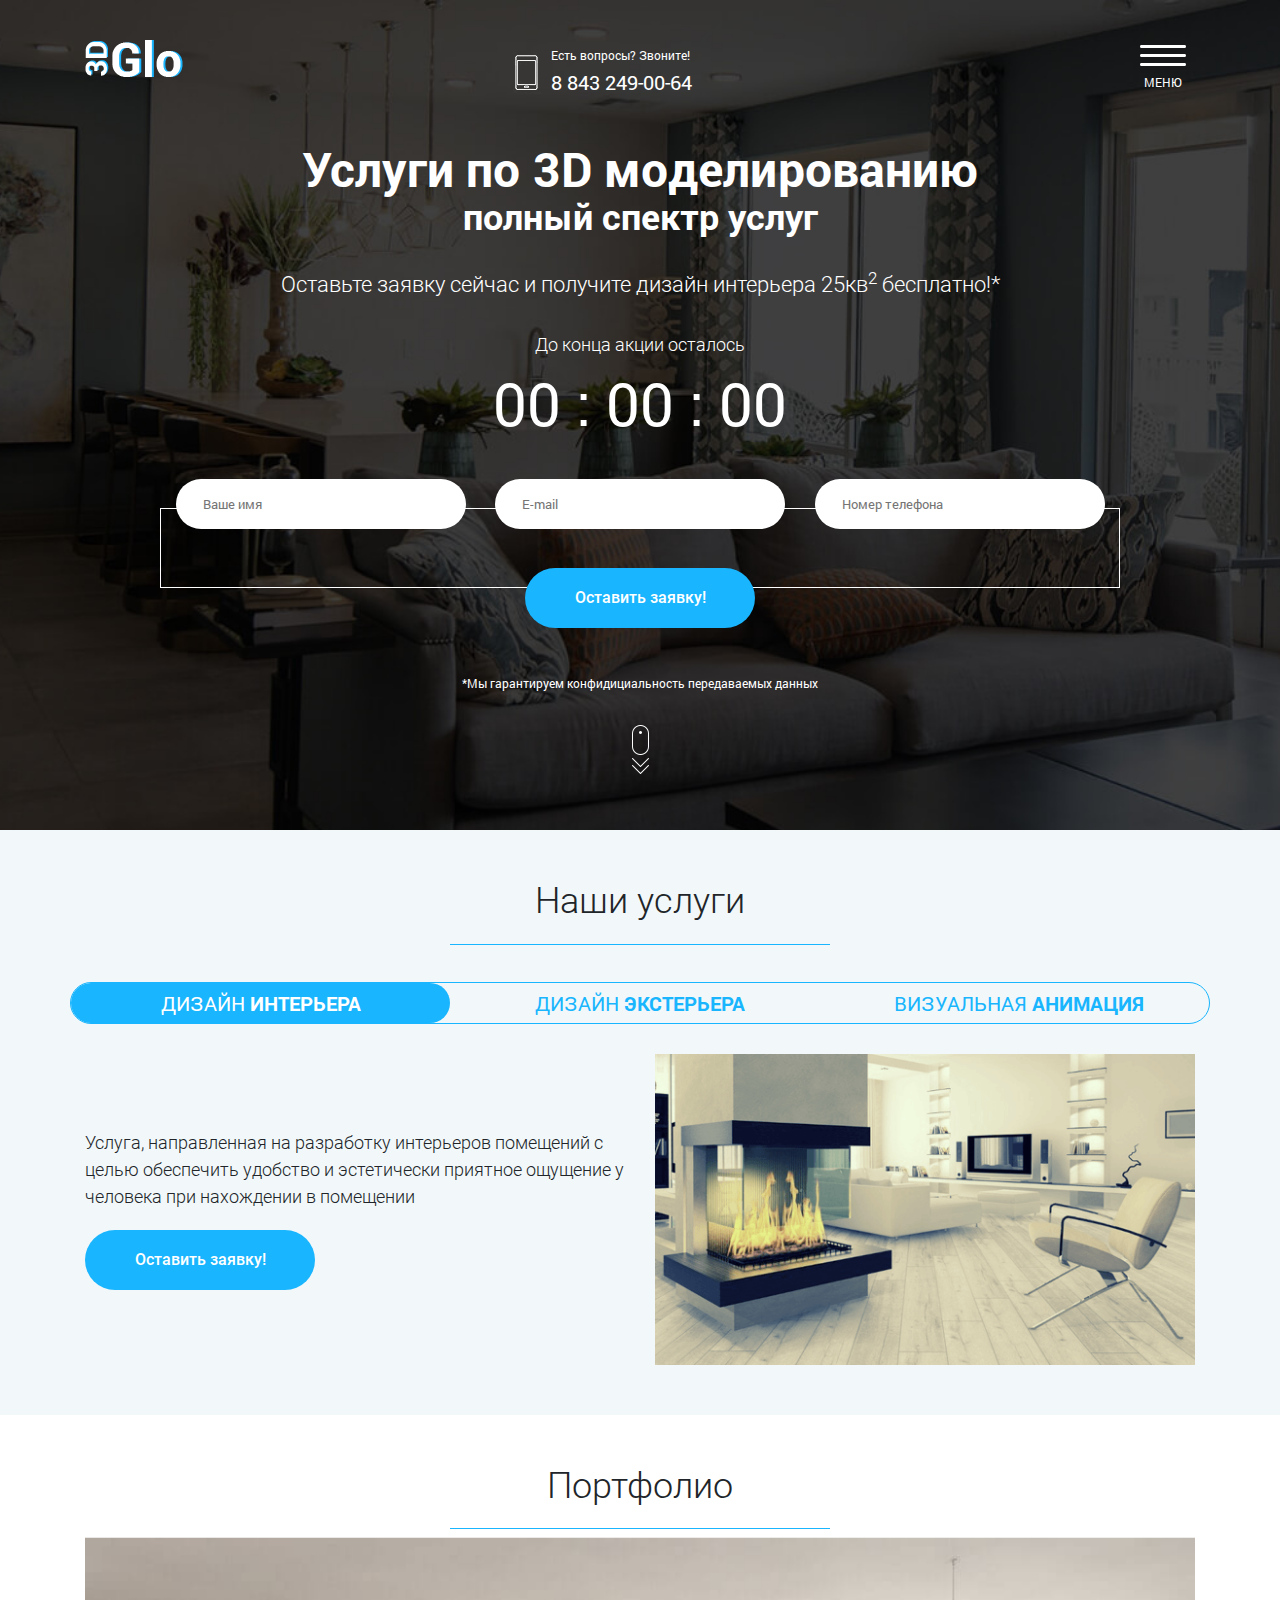
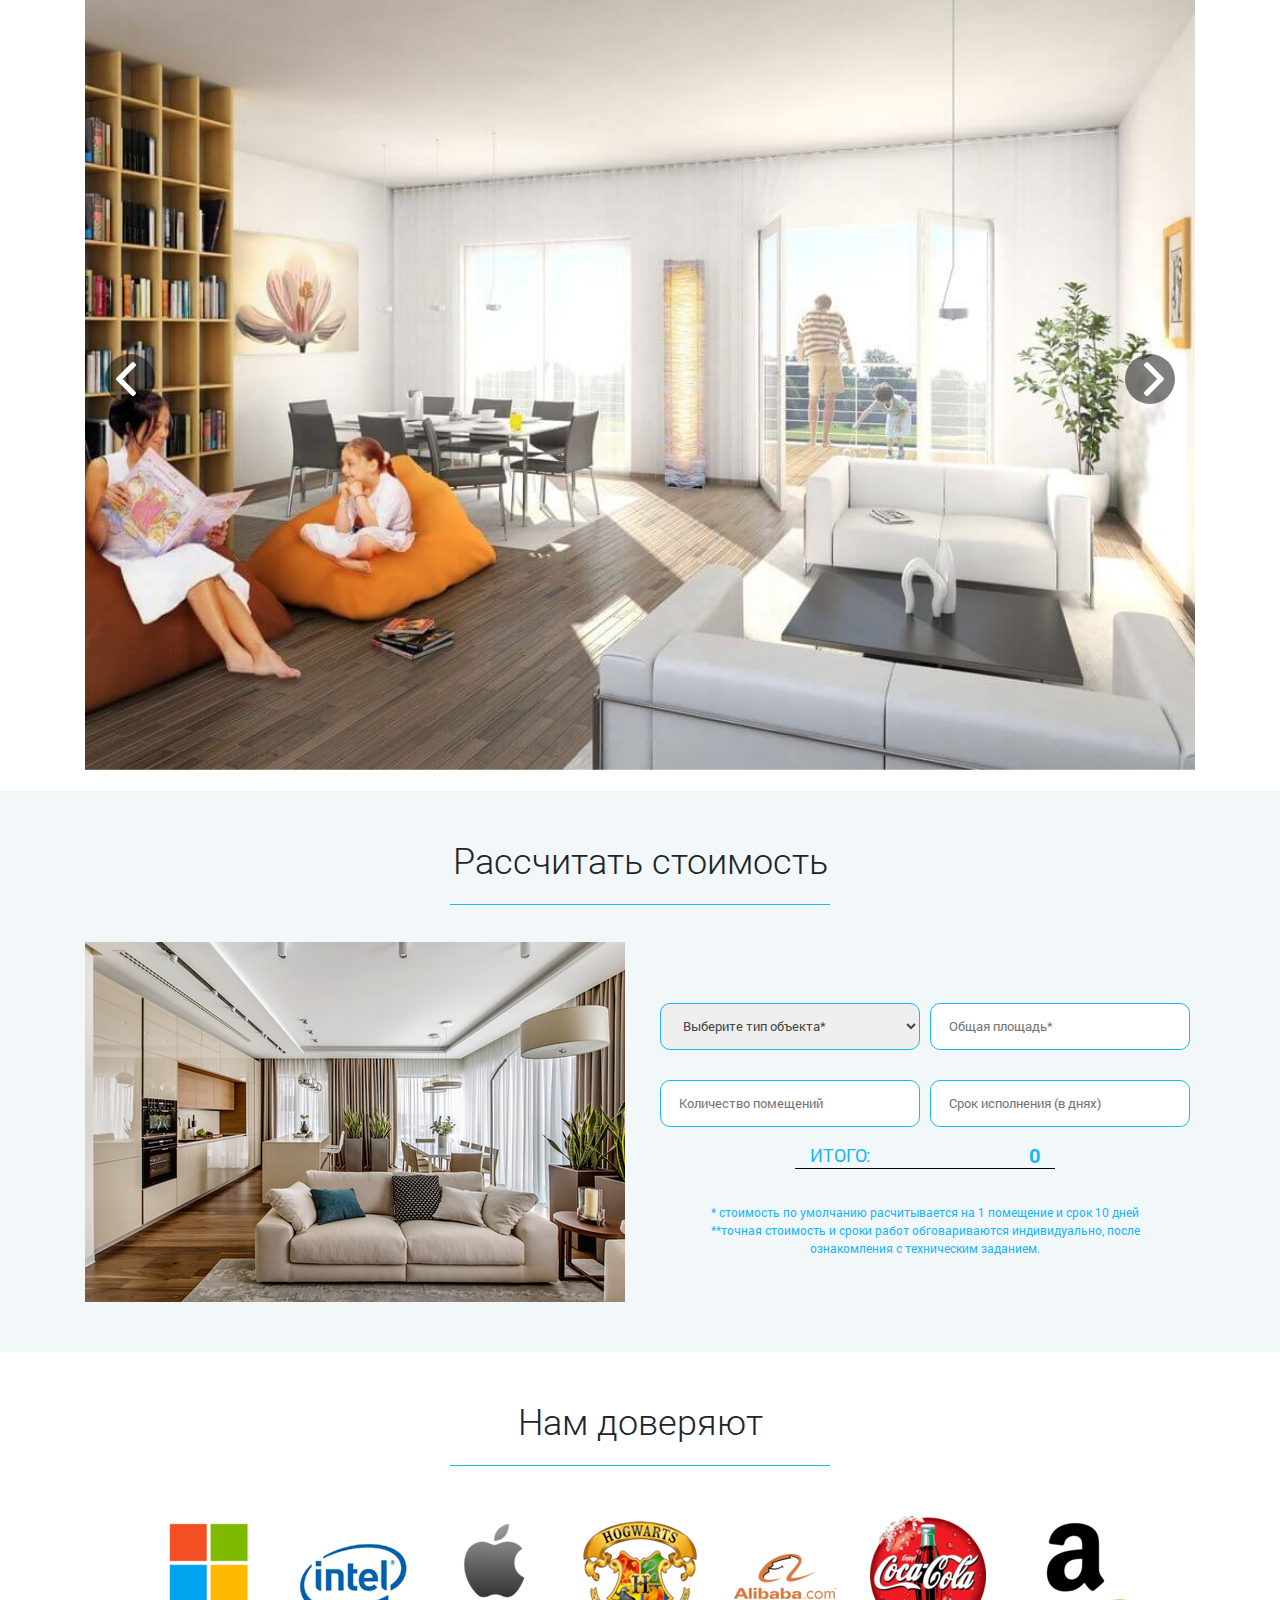
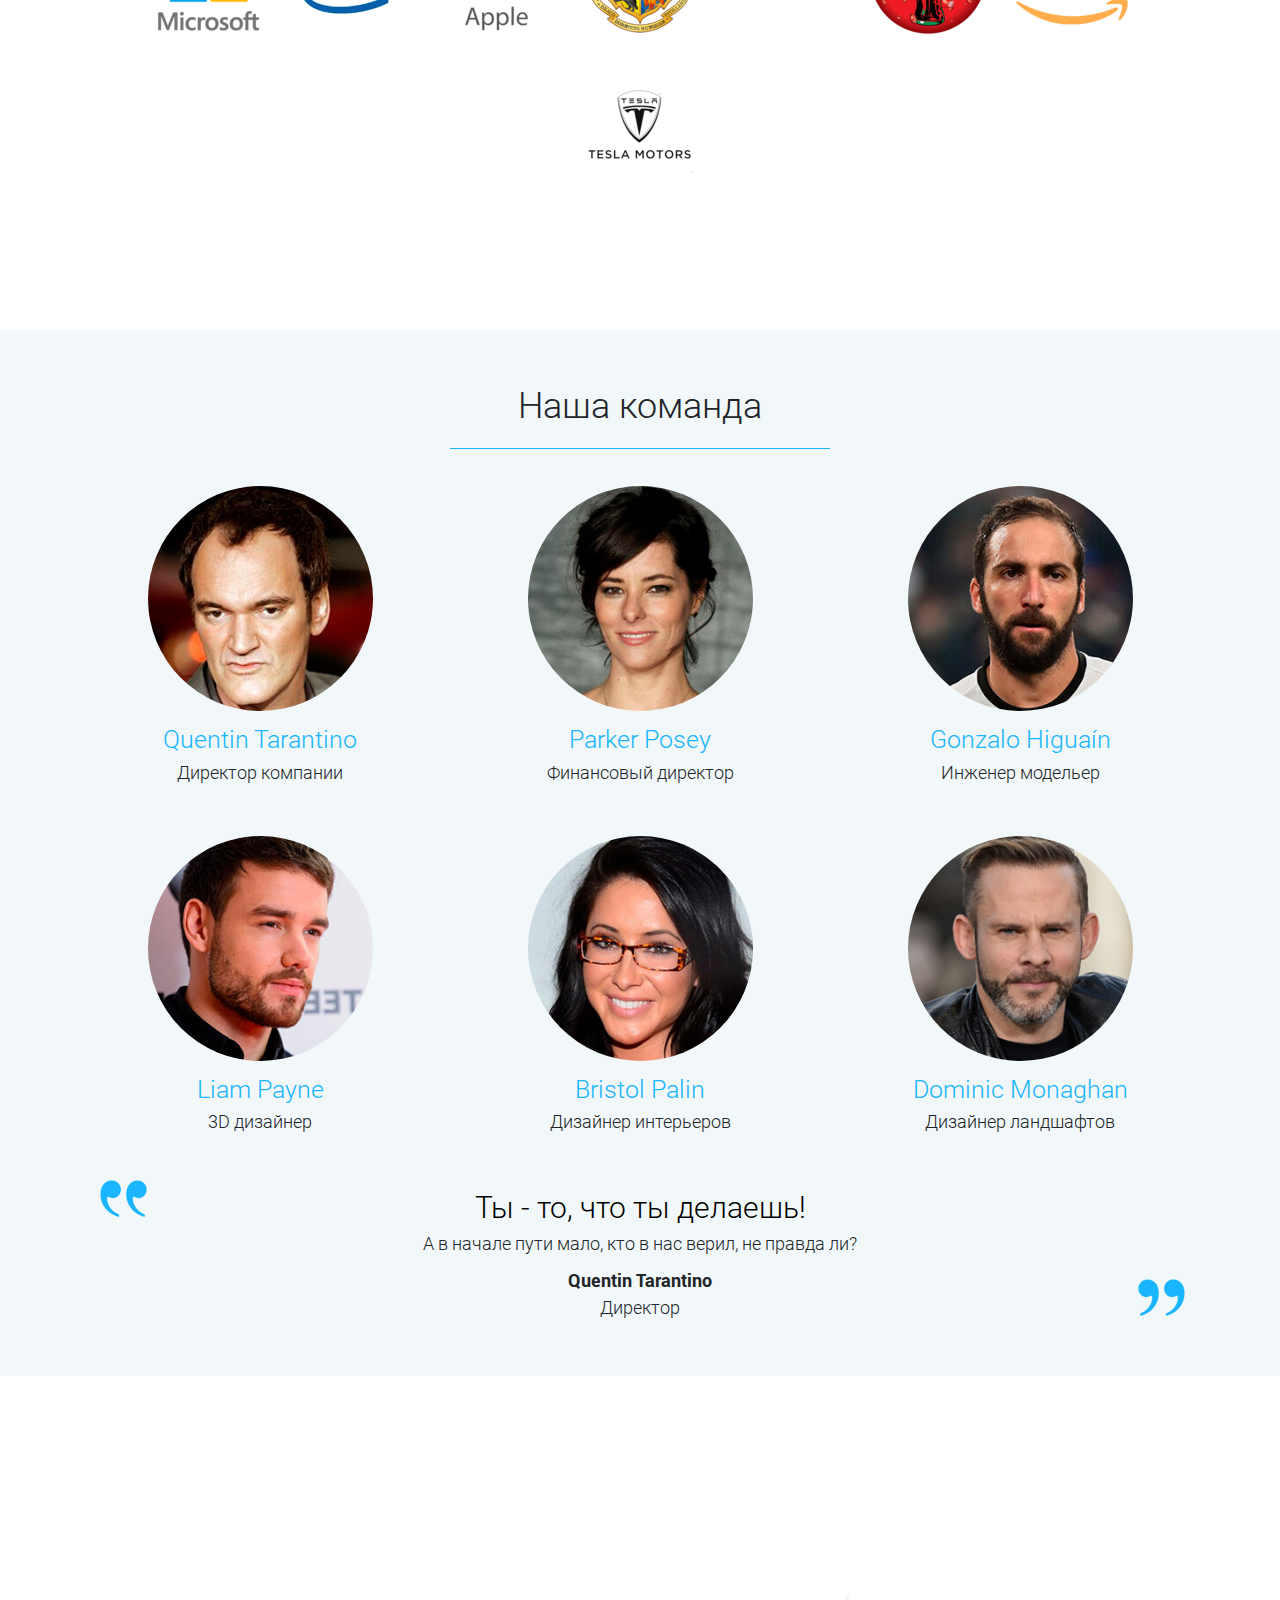
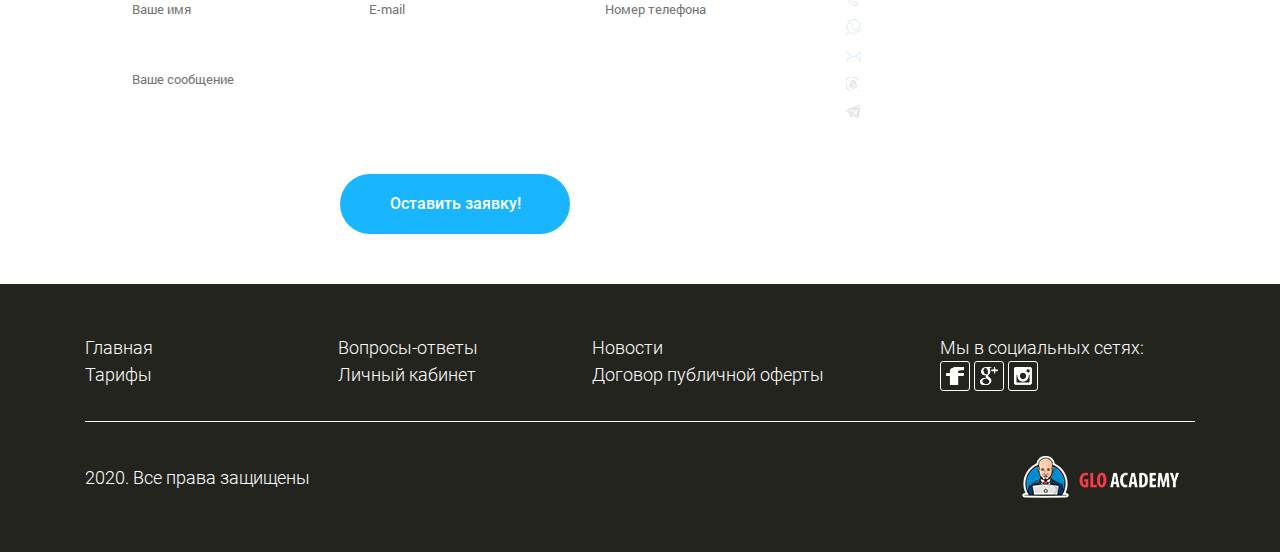
==== commit c86d0e3e: "feat: del dots (<li>) | <div id="portfolio" class="portfolio">" ====
--- a/index.html
+++ b/index.html
@@ -178,12 +178,6 @@
 			<a href="#" class="portfolio-btn prev" id="arrow-left"></a>
 			<a href="#" class="portfolio-btn next" id="arrow-right"></a>
 			<ul class="portfolio-dots">
-				<li class="dot dot-active"></li>
-				<li class="dot"></li>
-				<li class="dot"></li>
-				<li class="dot"></li>
-				<li class="dot"></li>
-				<li class="dot"></li>
 			</ul>
 		</ul>
 	</div>
